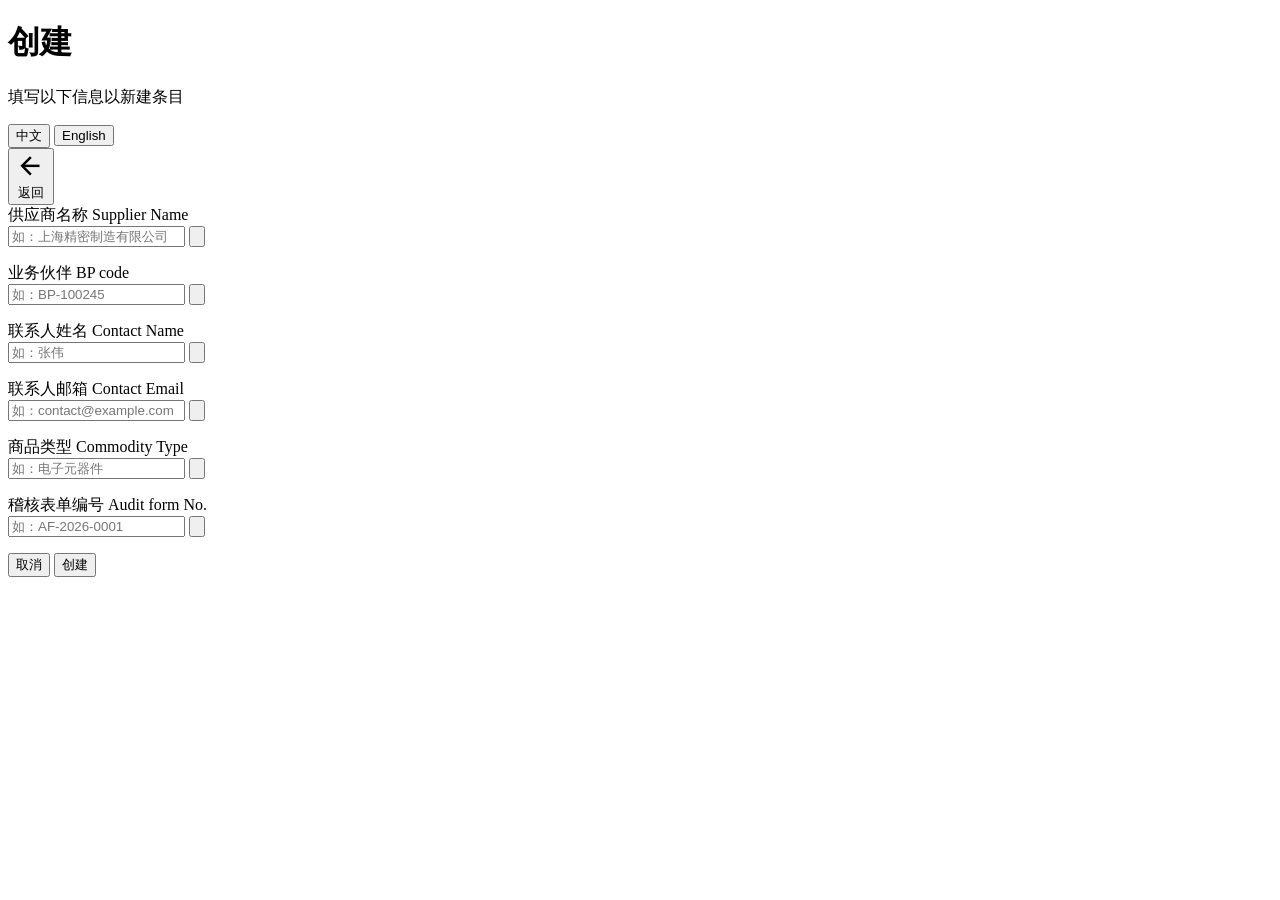
==== create.html @ 54b9cc6a "Deploy login-audit demo: 4 pages with JS+CSS inlined" ====
<!DOCTYPE html>
<html lang="zh-CN">
<head>
    <meta charset="UTF-8">
    <meta name="viewport" content="width=device-width, initial-scale=1.0">
    <title>创建 Create</title>
    <link rel="preconnect" href="https://fonts.googleapis.com">
    <link rel="preconnect" href="https://fonts.gstatic.com" crossorigin>
    <link href="https://fonts.googleapis.com/css2?family=Outfit:wght@400;500;600;700&display=swap" rel="stylesheet">
  <link rel="stylesheet" crossorigin href="/assets/styles-DhdVldZh.css">
</head>
<body data-lang="zh">
    <div class="page-wrapper">
        <div class="login-card">
            <!-- 顶部栏 -->
            <div class="hero-banner hero-banner--compact">
                <div class="hero-bg-shapes">
                    <div class="shape shape-1"></div>
                    <div class="shape shape-2"></div>
                    <div class="shape shape-3"></div>
                </div>
                <div class="hero-content hero-content--row">
                    <div class="hero-greeting">
                        <h1 class="hero-title hero-title--sm" data-i18n="create_title">创建</h1>
                        <p class="hero-desc hero-desc--sm" data-i18n="create_subtitle">填写以下信息以新建条目</p>
                    </div>
                    <div class="hero-actions">
                        <div class="lang-switch lang-switch--inline" id="langSwitch">
                            <button type="button" class="lang-opt active" data-lang="zh">中文</button>
                            <button type="button" class="lang-opt" data-lang="en">English</button>
                        </div>
                        <button class="hero-logout" type="button" id="backBtn" title="返回">
                            <svg viewBox="0 0 24 24" fill="none" stroke="currentColor" stroke-width="2">
                                <line x1="19" y1="12" x2="5" y2="12"></line>
                                <polyline points="12 19 5 12 12 5"></polyline>
                            </svg>
                            <span data-i18n="back">返回</span>
                        </button>
                    </div>
                </div>
            </div>

            <!-- 表单 -->
            <form class="search-panel" id="createForm" autocomplete="off">
                <div class="search-group">
                    <label class="form-label" for="supplierName">
                        <span class="label-cn">供应商名称</span>
                        <span class="label-en">Supplier Name</span>
                    </label>
                    <div class="input-wrapper">
                        <input type="text" id="supplierName" class="form-input" placeholder="如：上海精密制造有限公司" data-i18n-ph="ph_supplier">
                        <button type="button" class="dropdown-trigger" data-target="supplierName" aria-label="历史">
                            <svg viewBox="0 0 24 24" fill="none" stroke="currentColor" stroke-width="2"><polyline points="6 9 12 15 18 9"></polyline></svg>
                        </button>
                        <ul class="history-dropdown" id="dd_supplierName" role="listbox"></ul>
                    </div>
                </div>

                <div class="search-group">
                    <label class="form-label" for="bpCode">
                        <span class="label-cn">业务伙伴</span>
                        <span class="label-en">BP code</span>
                    </label>
                    <div class="input-wrapper">
                        <input type="text" id="bpCode" class="form-input" placeholder="如：BP-100245" data-i18n-ph="ph_bp">
                        <button type="button" class="dropdown-trigger" data-target="bpCode" aria-label="历史">
                            <svg viewBox="0 0 24 24" fill="none" stroke="currentColor" stroke-width="2"><polyline points="6 9 12 15 18 9"></polyline></svg>
                        </button>
                        <ul class="history-dropdown" id="dd_bpCode" role="listbox"></ul>
                    </div>
                </div>

                <div class="search-group">
                    <label class="form-label" for="contactName">
                        <span class="label-cn">联系人姓名</span>
                        <span class="label-en">Contact Name</span>
                    </label>
                    <div class="input-wrapper">
                        <input type="text" id="contactName" class="form-input" placeholder="如：张伟" data-i18n-ph="ph_contact">
                        <button type="button" class="dropdown-trigger" data-target="contactName" aria-label="历史">
                            <svg viewBox="0 0 24 24" fill="none" stroke="currentColor" stroke-width="2"><polyline points="6 9 12 15 18 9"></polyline></svg>
                        </button>
                        <ul class="history-dropdown" id="dd_contactName" role="listbox"></ul>
                    </div>
                </div>

                <div class="search-group">
                    <label class="form-label" for="contactEmail">
                        <span class="label-cn">联系人邮箱</span>
                        <span class="label-en">Contact Email</span>
                    </label>
                    <div class="input-wrapper">
                        <input type="email" id="contactEmail" class="form-input" placeholder="如：contact@example.com" data-i18n-ph="ph_email">
                        <button type="button" class="dropdown-trigger" data-target="contactEmail" aria-label="历史">
                            <svg viewBox="0 0 24 24" fill="none" stroke="currentColor" stroke-width="2"><polyline points="6 9 12 15 18 9"></polyline></svg>
                        </button>
                        <ul class="history-dropdown" id="dd_contactEmail" role="listbox"></ul>
                    </div>
                </div>

                <div class="search-group">
                    <label class="form-label" for="commodityType">
                        <span class="label-cn">商品类型</span>
                        <span class="label-en">Commodity Type</span>
                    </label>
                    <div class="input-wrapper">
                        <input type="text" id="commodityType" class="form-input" placeholder="如：电子元器件" data-i18n-ph="ph_commodity">
                        <button type="button" class="dropdown-trigger" data-target="commodityType" aria-label="历史">
                            <svg viewBox="0 0 24 24" fill="none" stroke="currentColor" stroke-width="2"><polyline points="6 9 12 15 18 9"></polyline></svg>
                        </button>
                        <ul class="history-dropdown" id="dd_commodityType" role="listbox"></ul>
                    </div>
                </div>

                <div class="search-group">
                    <label class="form-label" for="auditFormNo">
                        <span class="label-cn">稽核表单编号</span>
                        <span class="label-en">Audit form No.</span>
                    </label>
                    <div class="input-wrapper">
                        <input type="text" id="auditFormNo" class="form-input" placeholder="如：AF-2026-0001" data-i18n-ph="ph_audit">
                        <button type="button" class="dropdown-trigger" data-target="auditFormNo" aria-label="历史">
                            <svg viewBox="0 0 24 24" fill="none" stroke="currentColor" stroke-width="2"><polyline points="6 9 12 15 18 9"></polyline></svg>
                        </button>
                        <ul class="history-dropdown" id="dd_auditFormNo" role="listbox"></ul>
                    </div>
                </div>

                <div class="action-row">
                    <button type="button" class="submit-btn submit-btn--ghost" id="cancelBtn" data-i18n="cancel">取消</button>
                    <button type="submit" class="submit-btn" data-i18n="btn_create">创建</button>
                </div>
            </form>
        </div>

        <div class="toast" id="toast" role="status" aria-live="polite"></div>
    </div>

    <script>
/* === inlined: i18n.js === */
/* 全局中英文切换 */
const I18N = {
    zh: {
        hero_title: '欢迎使用现场稽核评估',
        hero_desc: '公告组件可在首页中心位置即时传达重要消息、更新或推广内容，为您提供无缝方式传递关键信息，如应用更新和其他时效性内容。',
        hero_cta: '配置公告组件',
        form_title: '登录账号',
        form_subtitle: '请输入您的账号和密码继续',
        label_account: '账号',
        label_password: '密码',
        ph_account: '请输入账号',
        ph_password: '请输入密码',
        remember: '保存密码',
        forgot: '忘记密码？',
        btn_login: '登录',
        ws_title: '工作台',
        ws_prefix: '欢迎回来，',
        ws_suffix: ' · 开始你的搜索与创建',
        search_hint: '输入过的名称会以历史下拉形式保存，点击即可复用',
        create_hint: '点击下方按钮直接创建新条目',
        btn_create: '创建',
        back: '返回',
        create_title: '创建',
        create_subtitle: '填写以下信息以新建条目',
        cancel: '取消',
        ph_supplier: '如：上海精密制造有限公司',
        ph_bp: '如：BP-100245',
        ph_contact: '如：张伟',
        ph_email: '如：contact@example.com',
        ph_commodity: '如：电子元器件',
        ph_audit: '如：AF-2026-0001',
        ph_search: '输入关键词搜索（支持中 / 英文）',
        empty_history: '暂无历史记录',
        empty_account: '暂无历史账号',
        toast_account_required: '请输入账号',
        toast_password_required: '请输入密码',
        toast_login_success: '登录成功！',
        toast_search_empty: '请输入搜索关键词',
        toast_search_by: '按「{type}」搜索：{val}',
        toast_create_success: '创建成功！',
        pw_show: '显示密码',
        pw_hide: '隐藏密码',
        btn_create_account: '创建账号',
        reg_title: '创建账号',
        reg_subtitle: '填写以下信息注册新账号',
        reg_form_title: '注册新账号',
        reg_form_subtitle: '账号信息将保存在本设备',
        reg_label_account: '账号',
        reg_label_email: '邮箱',
        reg_label_password: '密码',
        reg_label_confirm: '确认密码',
        ph_reg_account: '请输入账号（至少 3 个字符）',
        ph_reg_email: '请输入邮箱',
        ph_reg_password: '请输入密码（至少 6 位）',
        ph_reg_confirm: '请再次输入密码',
        btn_register: '注册',
        reg_note: '演示站点：账号与密码仅保存在本地浏览器，不会上传服务器。',
        reg_err_account_required: '请输入账号',
        reg_err_account_length: '账号至少 3 个字符',
        reg_err_account_format: '账号只能包含字母、数字、下划线或 @ .',
        reg_err_account_exists: '该账号已被注册',
        reg_err_email_required: '请输入邮箱',
        reg_err_email_format: '邮箱格式不正确',
        reg_err_password_required: '请输入密码',
        reg_err_password_length: '密码至少 6 位',
        reg_err_confirm_required: '请再次输入密码',
        reg_err_confirm_match: '两次输入的密码不一致',
        toast_register_success: '注册成功！请登录',
        toast_login_wrong_password: '密码错误'
    },
    en: {
        hero_title: 'Welcome to Onsite Audit Assessment',
        hero_desc: 'The Announcement Widget can take center stage on the home screen to instantly relay important messages, updates, or promotions. It can offer a seamless way to communicate critical information, such as application updates and other time-sensitive information.',
        hero_cta: 'Configure the Announcements widget',
        form_title: 'Sign In',
        form_subtitle: 'Enter your account and password to continue',
        label_account: 'Account',
        label_password: 'Password',
        ph_account: 'Enter your account',
        ph_password: 'Enter your password',
        remember: 'Save password',
        forgot: 'Forgot password?',
        btn_login: 'Sign In',
        ws_title: 'Workspace',
        ws_prefix: 'Welcome back, ',
        ws_suffix: ' · Start your search and create',
        search_hint: 'Previously entered names are saved as a history dropdown, click to reuse',
        create_hint: 'Click the button below to create a new entry directly',
        btn_create: 'Create',
        back: 'Back',
        create_title: 'Create',
        create_subtitle: 'Fill in the following information to create a new entry',
        cancel: 'Cancel',
        ph_supplier: 'e.g. Shanghai Precision Mfg. Co., Ltd.',
        ph_bp: 'e.g. BP-100245',
        ph_contact: 'e.g. Zhang Wei',
        ph_email: 'e.g. contact@example.com',
        ph_commodity: 'e.g. Electronic Components',
        ph_audit: 'e.g. AF-2026-0001',
        ph_search: 'Enter keywords to search (CN / EN supported)',
        empty_history: 'No history yet',
        empty_account: 'No saved accounts',
        toast_account_required: 'Please enter your account',
        toast_password_required: 'Please enter your password',
        toast_login_success: 'Signed in successfully!',
        toast_search_empty: 'Please enter a search keyword',
        toast_search_by: 'Search by {type}: {val}',
        toast_create_success: 'Created successfully!',
        pw_show: 'Show password',
        pw_hide: 'Hide password',
        btn_create_account: 'Create Account',
        reg_title: 'Create Account',
        reg_subtitle: 'Fill in the details to create a new account',
        reg_form_title: 'Register a new account',
        reg_form_subtitle: 'Your account info is stored on this device',
        reg_label_account: 'Account',
        reg_label_email: 'Email',
        reg_label_password: 'Password',
        reg_label_confirm: 'Confirm Password',
        ph_reg_account: 'Enter account (min 3 characters)',
        ph_reg_email: 'Enter your email',
        ph_reg_password: 'Enter password (min 6 characters)',
        ph_reg_confirm: 'Re-enter your password',
        btn_register: 'Register',
        reg_note: 'Demo only: account & password are stored locally in your browser and never sent to a server.',
        reg_err_account_required: 'Please enter an account',
        reg_err_account_length: 'Account must be at least 3 characters',
        reg_err_account_format: 'Account can only contain letters, digits, _ @ .',
        reg_err_account_exists: 'This account is already registered',
        reg_err_email_required: 'Please enter an email',
        reg_err_email_format: 'Invalid email format',
        reg_err_password_required: 'Please enter a password',
        reg_err_password_length: 'Password must be at least 6 characters',
        reg_err_confirm_required: 'Please confirm your password',
        reg_err_confirm_match: 'Passwords do not match',
        toast_register_success: 'Registered! Please sign in',
        toast_login_wrong_password: 'Incorrect password'
    }
};

function applyLang(lang) {
    lang = lang === 'en' ? 'en' : 'zh';
    document.body.setAttribute('data-lang', lang);

    document.querySelectorAll('[data-i18n]').forEach((el) => {
        const key = el.getAttribute('data-i18n');
        if (I18N[lang][key] != null) el.textContent = I18N[lang][key];
    });

    document.querySelectorAll('[data-i18n-ph]').forEach((el) => {
        const key = el.getAttribute('data-i18n-ph');
        if (I18N[lang][key] != null) el.setAttribute('placeholder', I18N[lang][key]);
    });

    document.querySelectorAll('.lang-opt').forEach((b) => {
        b.classList.toggle('active', b.getAttribute('data-lang') === lang);
    });

    localStorage.setItem('lang', lang);
    document.dispatchEvent(new CustomEvent('langchanged', { detail: { lang } }));
}

function initLang() {
    const lang = localStorage.getItem('lang') || 'zh';
    applyLang(lang);
    const switchEl = document.getElementById('langSwitch');
    if (switchEl) {
        switchEl.addEventListener('click', (e) => {
            const btn = e.target.closest('.lang-opt');
            if (!btn) return;
            applyLang(btn.getAttribute('data-lang'));
        });
    }
}

function getLang() {
    return document.body.getAttribute('data-lang') === 'en' ? 'en' : 'zh';
}

function t(key, vars) {
    let str = I18N[getLang()][key];
    if (str == null) str = key;
    if (vars) {
        Object.keys(vars).forEach((k) => {
            str = str.split('{' + k + '}').join(vars[k]);
        });
    }
    return str;
}

initLang();

</script>
    <script>
/* === inlined: create.js === */
(function () {
    'use strict';

    const toast = document.getElementById('toast');
    const form = document.getElementById('createForm');
    const backBtn = document.getElementById('backBtn');
    const cancelBtn = document.getElementById('cancelBtn');

    function showToast(message, type = '') {
        toast.textContent = message;
        toast.className = 'toast' + (type ? ' ' + type : '');
        toast.classList.add('show');
        setTimeout(() => toast.classList.remove('show'), 2600);
    }

    function createHistoryField(options) {
        const { input, dropdown, toggle, storageKey } = options;
        let history = [];
        let activeIndex = -1;

        function load() {
            try {
                const raw = localStorage.getItem(storageKey);
                history = raw ? JSON.parse(raw) : [];
            } catch (e) {
                history = [];
            }
        }

        function save() {
            localStorage.setItem(storageKey, JSON.stringify(history));
        }

        function escapeHtml(text) {
            const div = document.createElement('div');
            div.textContent = text;
            return div.innerHTML;
        }

        function render(filterText) {
            const term = filterText.toLowerCase().trim();
            const filtered = history.filter(item => item.toLowerCase().includes(term));
            dropdown.innerHTML = '';
            if (filtered.length === 0) {
                dropdown.innerHTML = '<li class="empty-history">' + t('empty_history') + '</li>';
                return;
            }
            filtered.forEach((item) => {
                const li = document.createElement('li');
                li.className = 'history-item';
                li.setAttribute('role', 'option');
                li.innerHTML = `
                    <span class="history-account">
                        <svg viewBox="0 0 24 24" fill="none" stroke="currentColor" stroke-width="2">
                            <circle cx="12" cy="12" r="10"></circle>
                            <polyline points="12 6 12 12 16 14"></polyline>
                        </svg>
                        ${escapeHtml(item)}
                    </span>
                    <button type="button" class="delete-history" title="删除该记录" aria-label="删除 ${escapeHtml(item)}">
                        <svg viewBox="0 0 24 24" fill="none" stroke="currentColor" stroke-width="2">
                            <polyline points="3 6 5 6 21 6"></polyline>
                            <path d="M19 6v14a2 2 0 0 1-2 2H7a2 2 0 0 1-2-2V6m3 0V4a2 2 0 0 1 2-2h4a2 2 0 0 1 2 2v2"></path>
                        </svg>
                    </button>
                `;
                dropdown.appendChild(li);
            });
        }

        function open() {
            render(input.value);
            dropdown.classList.add('show');
        }

        function close() {
            setTimeout(() => {
                dropdown.classList.remove('show');
                activeIndex = -1;
            }, 150);
        }

        function highlight(items) {
            items.forEach((item, idx) => item.classList.toggle('active', idx === activeIndex));
        }

        function remove(value) {
            history = history.filter(item => item !== value);
            save();
            render(input.value);
            if (history.length === 0) close();
        }

        input.addEventListener('focus', open);
        input.addEventListener('input', open);
        input.addEventListener('blur', close);

        input.addEventListener('keydown', (e) => {
            if (!dropdown.classList.contains('show')) return;
            const items = dropdown.querySelectorAll('.history-item');
            if (e.key === 'ArrowDown') {
                e.preventDefault();
                activeIndex = (activeIndex + 1) % items.length;
                highlight(items);
            } else if (e.key === 'ArrowUp') {
                e.preventDefault();
                activeIndex = (activeIndex - 1 + items.length) % items.length;
                highlight(items);
            } else if (e.key === 'Enter') {
                e.preventDefault();
                if (activeIndex >= 0 && items[activeIndex]) {
                    const val = items[activeIndex].querySelector('.history-account').textContent.trim();
                    input.value = val;
                    dropdown.classList.remove('show');
                } else {
                    dropdown.classList.remove('show');
                }
            } else if (e.key === 'Escape') {
                dropdown.classList.remove('show');
                activeIndex = -1;
            }
        });

        dropdown.addEventListener('mousedown', (e) => {
            e.preventDefault();
            const item = e.target.closest('.history-item');
            if (!item) return;
            const value = item.querySelector('.history-account').textContent.trim();
            if (e.target.closest('.delete-history')) {
                remove(value);
                return;
            }
            input.value = value;
            dropdown.classList.remove('show');
        });

        if (toggle) {
            toggle.addEventListener('click', () => {
                dropdown.classList.toggle('show');
                if (dropdown.classList.contains('show')) render(input.value);
            });
        }

        document.addEventListener('click', (e) => {
            if (!input.contains(e.target) && !dropdown.contains(e.target) && (!toggle || !toggle.contains(e.target))) {
                dropdown.classList.remove('show');
            }
        });

        load();
    }

    const fields = [
        { id: 'supplierName', key: 'create_field_supplierName' },
        { id: 'bpCode', key: 'create_field_bpCode' },
        { id: 'contactName', key: 'create_field_contactName' },
        { id: 'contactEmail', key: 'create_field_contactEmail' },
        { id: 'commodityType', key: 'create_field_commodityType' },
        { id: 'auditFormNo', key: 'create_field_auditFormNo' }
    ];

    fields.forEach(f => {
        createHistoryField({
            input: document.getElementById(f.id),
            dropdown: document.getElementById('dd_' + f.id),
            toggle: document.querySelector('.dropdown-trigger[data-target="' + f.id + '"]'),
            storageKey: f.key
        });
    });

    form.addEventListener('submit', (e) => {
        e.preventDefault();
        const record = {};
        fields.forEach(f => {
            record[f.id] = document.getElementById(f.id).value.trim();
        });

        // 保存各字段历史
        fields.forEach(f => {
            const val = record[f.id];
            if (!val) return;
            let hist = [];
            try {
                hist = JSON.parse(localStorage.getItem(f.key) || '[]');
            } catch (err) {
                hist = [];
            }
            const idx = hist.indexOf(val);
            if (idx >= 0) hist.splice(idx, 1);
            hist.unshift(val);
            hist = hist.slice(0, 10);
            localStorage.setItem(f.key, JSON.stringify(hist));
        });

        // 保存整条记录
        let records = [];
        try {
            records = JSON.parse(localStorage.getItem('create_records') || '[]');
        } catch (err) {
            records = [];
        }
        records.unshift(record);
        records = records.slice(0, 50);
        localStorage.setItem('create_records', JSON.stringify(records));

        showToast(t('toast_create_success'), 'success');
        setTimeout(() => {
            window.location.href = 'search.html';
        }, 800);
    });

    function goBack() {
        window.location.href = 'search.html';
    }

    backBtn.addEventListener('click', goBack);
    cancelBtn.addEventListener('click', goBack);
})();

</script>
</body>
</html>
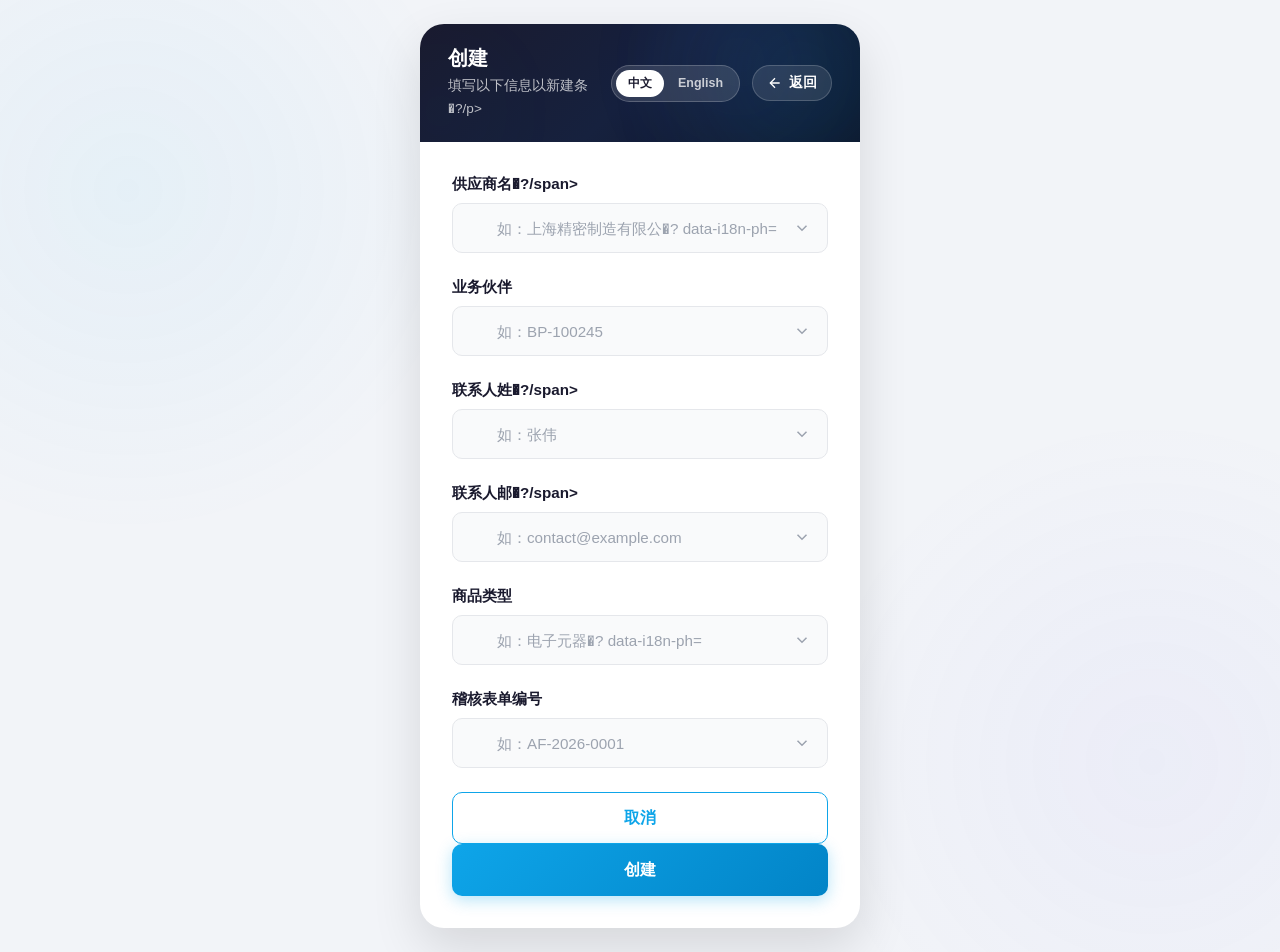
==== commit 666dae36: "Fix CSS absolute path to relative for GitHub Pages" ====
--- a/create.html
+++ b/create.html
@@ -7,12 +7,12 @@
     <link rel="preconnect" href="https://fonts.googleapis.com">
     <link rel="preconnect" href="https://fonts.gstatic.com" crossorigin>
     <link href="https://fonts.googleapis.com/css2?family=Outfit:wght@400;500;600;700&display=swap" rel="stylesheet">
-  <link rel="stylesheet" crossorigin href="/assets/styles-DhdVldZh.css">
+  <link rel="stylesheet" crossorigin href="./assets/styles-DhdVldZh.css">
 </head>
 <body data-lang="zh">
     <div class="page-wrapper">
         <div class="login-card">
-            <!-- 顶部栏 -->
+            <!-- 顶部�?-->
             <div class="hero-banner hero-banner--compact">
                 <div class="hero-bg-shapes">
                     <div class="shape shape-1"></div>
@@ -22,7 +22,7 @@
                 <div class="hero-content hero-content--row">
                     <div class="hero-greeting">
                         <h1 class="hero-title hero-title--sm" data-i18n="create_title">创建</h1>
-                        <p class="hero-desc hero-desc--sm" data-i18n="create_subtitle">填写以下信息以新建条目</p>
+                        <p class="hero-desc hero-desc--sm" data-i18n="create_subtitle">填写以下信息以新建条�?/p>
                     </div>
                     <div class="hero-actions">
                         <div class="lang-switch lang-switch--inline" id="langSwitch">
@@ -44,11 +44,11 @@
             <form class="search-panel" id="createForm" autocomplete="off">
                 <div class="search-group">
                     <label class="form-label" for="supplierName">
-                        <span class="label-cn">供应商名称</span>
+                        <span class="label-cn">供应商名�?/span>
                         <span class="label-en">Supplier Name</span>
                     </label>
                     <div class="input-wrapper">
-                        <input type="text" id="supplierName" class="form-input" placeholder="如：上海精密制造有限公司" data-i18n-ph="ph_supplier">
+                        <input type="text" id="supplierName" class="form-input" placeholder="如：上海精密制造有限公�? data-i18n-ph="ph_supplier">
                         <button type="button" class="dropdown-trigger" data-target="supplierName" aria-label="历史">
                             <svg viewBox="0 0 24 24" fill="none" stroke="currentColor" stroke-width="2"><polyline points="6 9 12 15 18 9"></polyline></svg>
                         </button>
@@ -72,7 +72,7 @@
 
                 <div class="search-group">
                     <label class="form-label" for="contactName">
-                        <span class="label-cn">联系人姓名</span>
+                        <span class="label-cn">联系人姓�?/span>
                         <span class="label-en">Contact Name</span>
                     </label>
                     <div class="input-wrapper">
@@ -86,7 +86,7 @@
 
                 <div class="search-group">
                     <label class="form-label" for="contactEmail">
-                        <span class="label-cn">联系人邮箱</span>
+                        <span class="label-cn">联系人邮�?/span>
                         <span class="label-en">Contact Email</span>
                     </label>
                     <div class="input-wrapper">
@@ -104,7 +104,7 @@
                         <span class="label-en">Commodity Type</span>
                     </label>
                     <div class="input-wrapper">
-                        <input type="text" id="commodityType" class="form-input" placeholder="如：电子元器件" data-i18n-ph="ph_commodity">
+                        <input type="text" id="commodityType" class="form-input" placeholder="如：电子元器�? data-i18n-ph="ph_commodity">
                         <button type="button" class="dropdown-trigger" data-target="commodityType" aria-label="历史">
                             <svg viewBox="0 0 24 24" fill="none" stroke="currentColor" stroke-width="2"><polyline points="6 9 12 15 18 9"></polyline></svg>
                         </button>
@@ -138,73 +138,73 @@
 
     <script>
 /* === inlined: i18n.js === */
-/* 全局中英文切换 */
+/* 全局中英文切�?*/
 const I18N = {
     zh: {
         hero_title: '欢迎使用现场稽核评估',
-        hero_desc: '公告组件可在首页中心位置即时传达重要消息、更新或推广内容，为您提供无缝方式传递关键信息，如应用更新和其他时效性内容。',
+        hero_desc: '公告组件可在首页中心位置即时传达重要消息、更新或推广内容，为您提供无缝方式传递关键信息，如应用更新和其他时效性内容�?,
         hero_cta: '配置公告组件',
         form_title: '登录账号',
         form_subtitle: '请输入您的账号和密码继续',
         label_account: '账号',
         label_password: '密码',
-        ph_account: '请输入账号',
-        ph_password: '请输入密码',
+        ph_account: '请输入账�?,
+        ph_password: '请输入密�?,
         remember: '保存密码',
-        forgot: '忘记密码？',
+        forgot: '忘记密码�?,
         btn_login: '登录',
-        ws_title: '工作台',
-        ws_prefix: '欢迎回来，',
+        ws_title: '工作�?,
+        ws_prefix: '欢迎回来�?,
         ws_suffix: ' · 开始你的搜索与创建',
-        search_hint: '输入过的名称会以历史下拉形式保存，点击即可复用',
-        create_hint: '点击下方按钮直接创建新条目',
+        search_hint: '输入过的名称会以历史下拉形式保存，点击即可复�?,
+        create_hint: '点击下方按钮直接创建新条�?,
         btn_create: '创建',
         back: '返回',
         create_title: '创建',
-        create_subtitle: '填写以下信息以新建条目',
+        create_subtitle: '填写以下信息以新建条�?,
         cancel: '取消',
-        ph_supplier: '如：上海精密制造有限公司',
+        ph_supplier: '如：上海精密制造有限公�?,
         ph_bp: '如：BP-100245',
         ph_contact: '如：张伟',
         ph_email: '如：contact@example.com',
-        ph_commodity: '如：电子元器件',
+        ph_commodity: '如：电子元器�?,
         ph_audit: '如：AF-2026-0001',
-        ph_search: '输入关键词搜索（支持中 / 英文）',
+        ph_search: '输入关键词搜索（支持�?/ 英文�?,
         empty_history: '暂无历史记录',
         empty_account: '暂无历史账号',
-        toast_account_required: '请输入账号',
-        toast_password_required: '请输入密码',
-        toast_login_success: '登录成功！',
+        toast_account_required: '请输入账�?,
+        toast_password_required: '请输入密�?,
+        toast_login_success: '登录成功�?,
         toast_search_empty: '请输入搜索关键词',
         toast_search_by: '按「{type}」搜索：{val}',
-        toast_create_success: '创建成功！',
+        toast_create_success: '创建成功�?,
         pw_show: '显示密码',
         pw_hide: '隐藏密码',
         btn_create_account: '创建账号',
         reg_title: '创建账号',
-        reg_subtitle: '填写以下信息注册新账号',
-        reg_form_title: '注册新账号',
-        reg_form_subtitle: '账号信息将保存在本设备',
+        reg_subtitle: '填写以下信息注册新账�?,
+        reg_form_title: '注册新账�?,
+        reg_form_subtitle: '账号信息将保存在本设�?,
         reg_label_account: '账号',
         reg_label_email: '邮箱',
         reg_label_password: '密码',
         reg_label_confirm: '确认密码',
         ph_reg_account: '请输入账号（至少 3 个字符）',
-        ph_reg_email: '请输入邮箱',
+        ph_reg_email: '请输入邮�?,
         ph_reg_password: '请输入密码（至少 6 位）',
-        ph_reg_confirm: '请再次输入密码',
+        ph_reg_confirm: '请再次输入密�?,
         btn_register: '注册',
-        reg_note: '演示站点：账号与密码仅保存在本地浏览器，不会上传服务器。',
-        reg_err_account_required: '请输入账号',
-        reg_err_account_length: '账号至少 3 个字符',
-        reg_err_account_format: '账号只能包含字母、数字、下划线或 @ .',
-        reg_err_account_exists: '该账号已被注册',
-        reg_err_email_required: '请输入邮箱',
-        reg_err_email_format: '邮箱格式不正确',
-        reg_err_password_required: '请输入密码',
-        reg_err_password_length: '密码至少 6 位',
-        reg_err_confirm_required: '请再次输入密码',
-        reg_err_confirm_match: '两次输入的密码不一致',
+        reg_note: '演示站点：账号与密码仅保存在本地浏览器，不会上传服务器�?,
+        reg_err_account_required: '请输入账�?,
+        reg_err_account_length: '账号至少 3 个字�?,
+        reg_err_account_format: '账号只能包含字母、数字、下划线�?@ .',
+        reg_err_account_exists: '该账号已被注�?,
+        reg_err_email_required: '请输入邮�?,
+        reg_err_email_format: '邮箱格式不正�?,
+        reg_err_password_required: '请输入密�?,
+        reg_err_password_length: '密码至少 6 �?,
+        reg_err_confirm_required: '请再次输入密�?,
+        reg_err_confirm_match: '两次输入的密码不一�?,
         toast_register_success: '注册成功！请登录',
         toast_login_wrong_password: '密码错误'
     },
@@ -392,7 +392,7 @@
                         </svg>
                         ${escapeHtml(item)}
                     </span>
-                    <button type="button" class="delete-history" title="删除该记录" aria-label="删除 ${escapeHtml(item)}">
+                    <button type="button" class="delete-history" title="删除该记�? aria-label="删除 ${escapeHtml(item)}">
                         <svg viewBox="0 0 24 24" fill="none" stroke="currentColor" stroke-width="2">
                             <polyline points="3 6 5 6 21 6"></polyline>
                             <path d="M19 6v14a2 2 0 0 1-2 2H7a2 2 0 0 1-2-2V6m3 0V4a2 2 0 0 1 2-2h4a2 2 0 0 1 2 2v2"></path>
@@ -510,8 +510,7 @@
             record[f.id] = document.getElementById(f.id).value.trim();
         });
 
-        // 保存各字段历史
-        fields.forEach(f => {
+        // 保存各字段历�?        fields.forEach(f => {
             const val = record[f.id];
             if (!val) return;
             let hist = [];
--- a/assets/styles-DhdVldZh.css
+++ b/assets/styles-DhdVldZh.css
@@ -0,0 +1 @@
+:root{--bg-page: #f2f4f8;--card-bg: #ffffff;--text-primary: #1a1a2e;--text-secondary: #6b7280;--text-tertiary: #9ca3af;--accent-blue: #0ea5e9;--accent-blue-dark: #0284c7;--accent-blue-glow: rgba(14, 165, 233, .24);--border-color: #e5e7eb;--input-bg: #f9fafb;--error: #ef4444;--success: #10b981;--radius-sm: 10px;--radius-md: 16px;--radius-lg: 24px;--shadow-sm: 0 1px 2px rgba(0, 0, 0, .04);--shadow-md: 0 4px 20px rgba(0, 0, 0, .06);--shadow-lg: 0 20px 50px rgba(0, 0, 0, .12);--transition: .2s cubic-bezier(.16, 1, .3, 1)}*{margin:0;padding:0;box-sizing:border-box}html,body{min-height:100vh;font-family:Outfit,-apple-system,BlinkMacSystemFont,Segoe UI,Roboto,Helvetica Neue,Arial,sans-serif;background:var(--bg-page);color:var(--text-primary);-webkit-font-smoothing:antialiased}.page-wrapper{min-height:100vh;display:flex;align-items:center;justify-content:center;padding:24px;background:radial-gradient(circle at 10% 20%,rgba(14,165,233,.06) 0%,transparent 25%),radial-gradient(circle at 90% 80%,rgba(99,102,241,.05) 0%,transparent 25%),var(--bg-page)}.login-card{width:100%;max-width:440px;background:var(--card-bg);border-radius:var(--radius-lg);box-shadow:var(--shadow-lg);overflow:hidden;animation:cardEnter .6s cubic-bezier(.16,1,.3,1) forwards;opacity:0;transform:translateY(24px)}@keyframes cardEnter{to{opacity:1;transform:translateY(0)}}.hero-banner{position:relative;background:linear-gradient(135deg,#1a1a2e,#16213e,#0f172a);padding:36px 32px 32px;color:#fff;overflow:hidden}.hero-bg-shapes{position:absolute;top:0;right:0;bottom:0;left:0;pointer-events:none;overflow:hidden}.shape{position:absolute;border-radius:50%;filter:blur(60px);opacity:.4}.shape-1{width:180px;height:180px;background:#0ea5e959;top:-40px;right:-30px}.shape-2{width:120px;height:120px;background:#6366f140;bottom:20px;right:60px}.shape-3{width:80px;height:80px;background:#38bdf833;top:40%;left:-20px}.hero-content{position:relative;z-index:1}.hero-title{font-size:1.6rem;font-weight:700;line-height:1.2;margin-bottom:14px;letter-spacing:-.02em}.hero-desc{font-size:.92rem;line-height:1.7;color:#ffffffb8;margin-bottom:22px;font-weight:400}.hero-cta{display:inline-flex;align-items:center;justify-content:center;padding:11px 20px;background:linear-gradient(135deg,#0ea5e9,#0284c7);color:#fff;font-size:.9rem;font-weight:600;border:none;border-radius:999px;cursor:pointer;box-shadow:0 4px 16px #0ea5e959;transition:transform var(--transition),box-shadow var(--transition),filter var(--transition)}.hero-cta:hover{transform:translateY(-1px);box-shadow:0 6px 20px #0ea5e973;filter:brightness(1.05)}.hero-cta:active{transform:scale(.97)}.login-form{padding:32px}.form-header{margin-bottom:24px}.form-title{font-size:1.35rem;font-weight:700;margin-bottom:6px;letter-spacing:-.01em}.form-subtitle{font-size:.9rem;color:var(--text-secondary)}.form-group{margin-bottom:20px}.form-label{display:block;font-size:.85rem;font-weight:600;color:var(--text-primary);margin-bottom:8px}.input-wrapper{position:relative;display:flex;align-items:center}.input-icon{position:absolute;left:14px;width:20px;height:20px;color:var(--text-tertiary);pointer-events:none;transition:color var(--transition);z-index:1}.form-input{width:100%;height:50px;padding:0 44px;background:var(--input-bg);border:1px solid var(--border-color);border-radius:var(--radius-sm);font-size:.95rem;color:var(--text-primary);font-family:inherit;outline:none;transition:border-color var(--transition),box-shadow var(--transition),background var(--transition)}.form-input::placeholder{color:var(--text-tertiary)}.form-input:hover{border-color:#d1d5db}.form-input:focus{border-color:var(--accent-blue);background:#fff;box-shadow:0 0 0 4px var(--accent-blue-glow)}.form-input:focus+.input-icon,.input-wrapper:focus-within .input-icon{color:var(--accent-blue)}.dropdown-trigger,.toggle-password{position:absolute;right:10px;width:32px;height:32px;display:flex;align-items:center;justify-content:center;background:transparent;border:none;border-radius:8px;color:var(--text-tertiary);cursor:pointer;transition:color var(--transition),background var(--transition)}.dropdown-trigger:hover,.toggle-password:hover{background:#0ea5e914;color:var(--accent-blue)}.dropdown-trigger svg,.toggle-password svg{width:18px;height:18px}.dropdown-trigger,.toggle-password{right:10px}.toggle-password .eye-closed,.toggle-password .eye-open{position:absolute}.history-dropdown{position:absolute;top:calc(100% + 6px);left:0;right:0;max-height:200px;overflow-y:auto;background:#fff;border:1px solid var(--border-color);border-radius:var(--radius-sm);box-shadow:var(--shadow-md);list-style:none;z-index:10;opacity:0;visibility:hidden;transform:translateY(-8px);transition:opacity var(--transition),transform var(--transition),visibility var(--transition)}.history-dropdown.show{opacity:1;visibility:visible;transform:translateY(0)}.history-item{display:flex;align-items:center;justify-content:space-between;padding:11px 14px;cursor:pointer;transition:background var(--transition);border-bottom:1px solid #f3f4f6}.history-item:last-child{border-bottom:none}.history-item:hover,.history-item.active{background:#f0f9ff}.history-account{display:flex;align-items:center;gap:10px;font-size:.94rem;color:var(--text-primary)}.history-account svg{width:16px;height:16px;color:var(--text-tertiary)}.delete-history{width:26px;height:26px;display:flex;align-items:center;justify-content:center;background:transparent;border:none;border-radius:6px;color:var(--text-tertiary);cursor:pointer;opacity:0;transition:opacity var(--transition),background var(--transition),color var(--transition)}.history-item:hover .delete-history{opacity:1}.delete-history:hover{background:#fee2e2;color:var(--error)}.delete-history svg{width:14px;height:14px}.empty-history{padding:16px;text-align:center;color:var(--text-tertiary);font-size:.9rem}.form-options{display:flex;align-items:center;justify-content:space-between;margin:8px 0 24px}.checkbox-wrapper{display:flex;align-items:center;gap:10px;cursor:pointer;-webkit-user-select:none;user-select:none}.checkbox-input{position:absolute;width:1px;height:1px;opacity:0}.checkbox-custom{width:20px;height:20px;border:2px solid var(--border-color);border-radius:6px;display:flex;align-items:center;justify-content:center;transition:border-color var(--transition),background var(--transition),box-shadow var(--transition)}.checkbox-custom:after{content:"";width:10px;height:10px;background:url("data:image/svg+xml,%3Csvg xmlns='http://www.w3.org/2000/svg' viewBox='0 0 24 24' fill='none' stroke='%23ffffff' stroke-width='3' stroke-linecap='round' stroke-linejoin='round'%3E%3Cpolyline points='20 6 9 17 4 12'%3E%3C/polyline%3E%3C/svg%3E") center / contain no-repeat;opacity:0;transform:scale(.8);transition:opacity var(--transition),transform var(--transition)}.checkbox-input:checked+.checkbox-custom{background:var(--accent-blue);border-color:var(--accent-blue);box-shadow:0 2px 8px var(--accent-blue-glow)}.checkbox-input:checked+.checkbox-custom:after{opacity:1;transform:scale(1)}.checkbox-input:focus+.checkbox-custom{box-shadow:0 0 0 4px var(--accent-blue-glow)}.checkbox-label{font-size:.9rem;color:var(--text-secondary);font-weight:500}.forgot-link{font-size:.88rem;color:var(--accent-blue);text-decoration:none;font-weight:600;transition:color var(--transition)}.forgot-link:hover{color:var(--accent-blue-dark);text-decoration:underline}.submit-btn{width:100%;height:52px;display:flex;align-items:center;justify-content:center;background:linear-gradient(135deg,var(--accent-blue) 0%,var(--accent-blue-dark) 100%);color:#fff;font-size:1rem;font-weight:700;border:none;border-radius:var(--radius-sm);cursor:pointer;box-shadow:0 4px 16px #0ea5e94d;transition:transform var(--transition),box-shadow var(--transition),filter var(--transition);position:relative;overflow:hidden}.submit-btn:hover{transform:translateY(-1px);box-shadow:0 6px 22px #0ea5e966;filter:brightness(1.05)}.submit-btn:active{transform:scale(.98)}.submit-btn:disabled{cursor:not-allowed;opacity:.8}.form-actions{display:flex;gap:12px}.form-actions .submit-btn{width:auto;flex:1}.submit-btn--ghost{background:transparent;color:var(--accent-blue);border:1.5px solid var(--accent-blue);box-shadow:none}.submit-btn--ghost:hover{background:#0ea5e90f;filter:none;box-shadow:none}.btn-loader{width:22px;height:22px;border:3px solid rgba(255,255,255,.3);border-top-color:#fff;border-radius:50%;animation:spin .8s linear infinite}@keyframes spin{to{transform:rotate(360deg)}}.hidden{display:none!important}.toast{position:fixed;bottom:28px;left:50%;transform:translate(-50%) translateY(20px);padding:12px 22px;background:#1a1a2e;color:#fff;font-size:.9rem;font-weight:500;border-radius:999px;box-shadow:var(--shadow-lg);opacity:0;visibility:hidden;transition:opacity var(--transition),transform var(--transition),visibility var(--transition);z-index:100}.toast.show{opacity:1;visibility:visible;transform:translate(-50%) translateY(0)}.toast.error{background:var(--error)}.toast.success{background:var(--success)}@media (max-width: 480px){.page-wrapper{padding:40px 16px 16px;align-items:flex-start}.login-card{border-radius:var(--radius-md)}.hero-banner{padding:28px 24px 24px}.hero-title{font-size:1.35rem}.hero-desc{font-size:.85rem}.login-form{padding:24px}.form-options{flex-direction:column;align-items:flex-start;gap:12px}}.hero-banner--compact{padding:22px 28px}.hero-content--row{display:flex;align-items:center;justify-content:space-between;gap:16px}.hero-title--sm{font-size:1.25rem;margin-bottom:4px}.hero-desc--sm{font-size:.85rem;margin-bottom:0}.hero-logout{display:inline-flex;align-items:center;gap:6px;padding:8px 14px;background:#ffffff1a;border:1px solid rgba(255,255,255,.18);border-radius:999px;color:#fff;font-size:.85rem;font-weight:600;font-family:inherit;cursor:pointer;white-space:nowrap;transition:background var(--transition),transform var(--transition)}.hero-logout:hover{background:#ffffff2e}.hero-logout:active{transform:scale(.97)}.hero-logout svg{width:16px;height:16px}.hero-actions{display:flex;align-items:center;gap:12px;flex-shrink:0}.search-panel{padding:32px}.search-group{margin-bottom:24px}.label-cn{font-size:.95rem;font-weight:700;color:var(--text-primary)}.label-en{font-size:.8rem;font-weight:500;color:var(--text-tertiary);margin-left:8px}.field-hint{margin-top:8px;font-size:.8rem;color:var(--text-tertiary)}.input-row{display:flex;align-items:center;gap:10px}.input-wrapper--with-btn{flex:1}.search-type{position:relative;flex-shrink:0}.type-trigger{display:inline-flex;align-items:center;gap:6px;height:50px;padding:0 12px;background:#f1f5f9;border:1px solid var(--border-color);border-radius:12px;color:var(--text-primary);font-family:inherit;font-size:.9rem;font-weight:600;cursor:pointer;white-space:nowrap;transition:border-color var(--transition),background var(--transition),box-shadow var(--transition)}.type-trigger:hover{border-color:#cbd5e1;background:#e9eef5}.type-trigger:focus-visible{outline:none;border-color:var(--accent-blue);box-shadow:0 0 0 4px var(--accent-blue-glow)}.type-caret{width:16px;height:16px;color:var(--text-tertiary);transition:transform var(--transition)}.type-trigger[aria-expanded=true] .type-caret{transform:rotate(180deg)}.type-menu{position:absolute;top:calc(100% + 6px);left:0;min-width:190px;list-style:none;background:#fff;border:1px solid var(--border-color);border-radius:12px;box-shadow:var(--shadow-md);padding:6px;z-index:20;opacity:0;visibility:hidden;transform:translateY(-8px);transition:opacity var(--transition),transform var(--transition),visibility var(--transition)}.type-menu.show{opacity:1;visibility:visible;transform:translateY(0)}.type-option{display:flex;flex-direction:column;gap:2px;padding:10px 12px;border-radius:9px;cursor:pointer;transition:background var(--transition)}.type-option:hover,.type-option.active{background:#f0f9ff}.type-option.selected{background:#e0f2fe}.type-cn{font-size:.92rem;font-weight:600;color:var(--text-primary)}.type-en{font-size:.78rem;color:var(--text-tertiary)}.circle-btn{width:50px;height:50px;flex-shrink:0;display:flex;align-items:center;justify-content:center;background:linear-gradient(135deg,#0ea5e9d9,#0284c7e6);backdrop-filter:blur(8px);-webkit-backdrop-filter:blur(8px);color:#fff;border:1px solid rgba(255,255,255,.35);border-radius:50%;cursor:pointer;box-shadow:0 4px 16px #0ea5e966,inset 0 1px #ffffff59;transition:transform var(--transition),box-shadow var(--transition),filter var(--transition)}.circle-btn:hover{transform:translateY(-1px);box-shadow:0 6px 22px #0ea5e98c,inset 0 1px #fff6;filter:brightness(1.06)}.circle-btn:active{transform:scale(.95)}.circle-btn svg{width:20px;height:20px}.create-btn{display:inline-flex;align-items:center;justify-content:center;gap:10px;width:100%;margin-top:6px}.btn-icon{font-size:1.25rem;font-weight:400;line-height:1}.lang-switch{position:absolute;top:16px;right:16px;display:inline-flex;gap:2px;padding:4px;background:#ffffff1f;border:1px solid rgba(255,255,255,.2);border-radius:999px;z-index:5}.lang-switch--inline{position:static}.lang-opt{padding:5px 12px;border:none;background:transparent;color:#ffffffbf;font-family:inherit;font-size:.78rem;font-weight:600;border-radius:999px;cursor:pointer;transition:background var(--transition),color var(--transition)}.lang-opt:hover{color:#fff}.lang-opt.active{background:#fff;color:#1a1a2e}.label-en,[data-lang=en] .label-cn{display:none}[data-lang=en] .label-en{display:inline}.type-en,[data-lang=en] .type-cn{display:none}[data-lang=en] .type-en{display:inline}@media (prefers-reduced-motion: reduce){*,*:before,*:after{animation-duration:.01ms!important;animation-iteration-count:1!important;transition-duration:.01ms!important}}.field-error{display:none;margin-top:6px;font-size:.8rem;font-weight:500;color:var(--error)}.field-error.show{display:block}.form-input.input-error{border-color:var(--error);box-shadow:0 0 0 4px #ef444424}.form-note{margin-top:18px;font-size:.78rem;line-height:1.6;color:var(--text-tertiary);text-align:center}
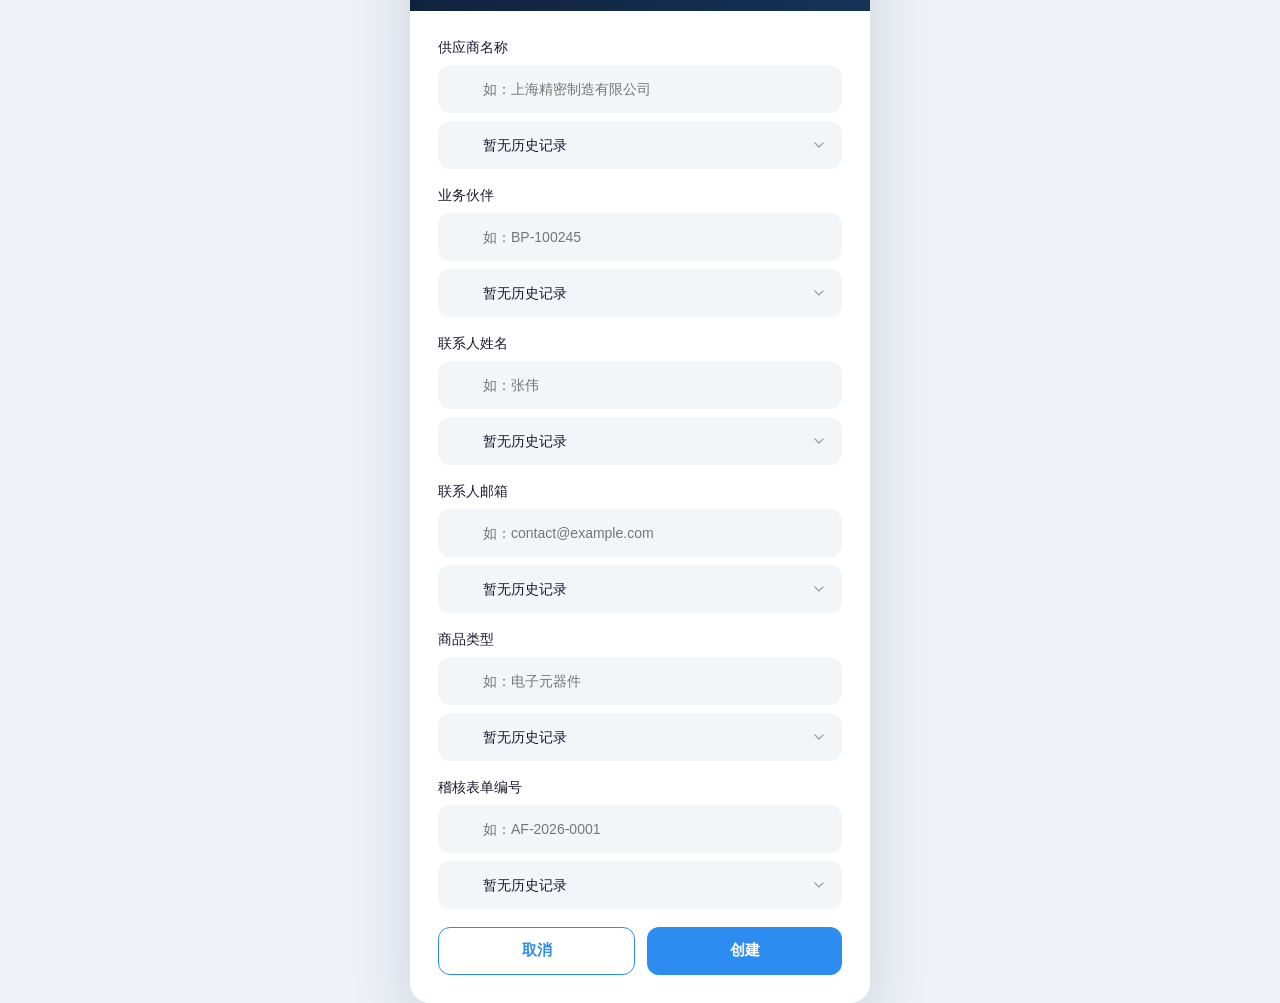
==== commit 21fd3a25: "Fix: replace dist with properly encoded (UTF-8) inlined pages from sandbox" ====
--- a/create.html
+++ b/create.html
@@ -1,556 +1,939 @@
 <!DOCTYPE html>
-<html lang="zh-CN">
-<head>
-    <meta charset="UTF-8">
-    <meta name="viewport" content="width=device-width, initial-scale=1.0">
-    <title>创建 Create</title>
-    <link rel="preconnect" href="https://fonts.googleapis.com">
-    <link rel="preconnect" href="https://fonts.gstatic.com" crossorigin>
-    <link href="https://fonts.googleapis.com/css2?family=Outfit:wght@400;500;600;700&display=swap" rel="stylesheet">
-  <link rel="stylesheet" crossorigin href="./assets/styles-DhdVldZh.css">
-</head>
-<body data-lang="zh">
-    <div class="page-wrapper">
-        <div class="login-card">
-            <!-- 顶部�?-->
-            <div class="hero-banner hero-banner--compact">
-                <div class="hero-bg-shapes">
-                    <div class="shape shape-1"></div>
-                    <div class="shape shape-2"></div>
-                    <div class="shape shape-3"></div>
-                </div>
-                <div class="hero-content hero-content--row">
-                    <div class="hero-greeting">
-                        <h1 class="hero-title hero-title--sm" data-i18n="create_title">创建</h1>
-                        <p class="hero-desc hero-desc--sm" data-i18n="create_subtitle">填写以下信息以新建条�?/p>
-                    </div>
-                    <div class="hero-actions">
-                        <div class="lang-switch lang-switch--inline" id="langSwitch">
-                            <button type="button" class="lang-opt active" data-lang="zh">中文</button>
-                            <button type="button" class="lang-opt" data-lang="en">English</button>
-                        </div>
-                        <button class="hero-logout" type="button" id="backBtn" title="返回">
-                            <svg viewBox="0 0 24 24" fill="none" stroke="currentColor" stroke-width="2">
-                                <line x1="19" y1="12" x2="5" y2="12"></line>
-                                <polyline points="12 19 5 12 12 5"></polyline>
-                            </svg>
-                            <span data-i18n="back">返回</span>
-                        </button>
-                    </div>
-                </div>
+<html lang="zh">
+  <head>
+    <meta charset="UTF-8" />
+    <meta name="viewport" content="width=device-width, initial-scale=1.0" />
+    <title data-i18n="app_name">登录审计系统</title>
+    <style>
+:root {
+  --bg: #eef2f7;
+  --card-bg: #ffffff;
+  --header-bg: #0d1f38;
+  --header-bg-2: #163356;
+  --accent: #2d8cf0;
+  --accent-hover: #1a6fc4;
+  --text-dark: #1a1a2e;
+  --text-muted: #6b7280;
+  --text-light: #9ca3af;
+  --input-bg: #f3f6f9;
+  --border: #e5e7eb;
+  --danger: #ef4444;
+  --radius: 20px;
+}
+
+* {
+  box-sizing: border-box;
+  margin: 0;
+  padding: 0;
+}
+
+html,
+body {
+  height: 100%;
+}
+
+body {
+  font-family: -apple-system, BlinkMacSystemFont, 'Segoe UI', 'PingFang SC',
+    'Microsoft YaHei', Roboto, Helvetica, Arial, sans-serif;
+  background: var(--bg);
+  min-height: 100vh;
+  display: flex;
+  align-items: center;
+  justify-content: center;
+  padding: 20px;
+  color: var(--text-dark);
+}
+
+.card {
+  width: 100%;
+  max-width: 460px;
+  background: var(--card-bg);
+  border-radius: var(--radius);
+  box-shadow: 0 20px 60px rgba(13, 31, 56, 0.15);
+  overflow: hidden;
+}
+
+.card.wide {
+  max-width: 560px;
+}
+
+/* ---------- 头部 ---------- */
+.card-header {
+  background: linear-gradient(135deg, var(--header-bg) 0%, var(--header-bg-2) 100%);
+  color: #fff;
+  padding: 28px;
+  position: relative;
+}
+
+.header-top {
+  display: flex;
+  justify-content: space-between;
+  align-items: flex-start;
+  gap: 16px;
+}
+
+.header-titles {
+  flex: 1;
+}
+
+.header-titles h1 {
+  font-size: 22px;
+  font-weight: 600;
+  line-height: 1.3;
+}
+
+.header-titles p {
+  font-size: 13px;
+  color: rgba(255, 255, 255, 0.75);
+  margin-top: 8px;
+  line-height: 1.6;
+}
+
+.header-actions {
+  display: flex;
+  align-items: center;
+  gap: 10px;
+  flex-shrink: 0;
+}
+
+.lang-switch {
+  display: flex;
+  background: rgba(255, 255, 255, 0.12);
+  border-radius: 999px;
+  padding: 3px;
+}
+
+.lang-opt {
+  border: none;
+  background: transparent;
+  color: rgba(255, 255, 255, 0.75);
+  padding: 5px 12px;
+  border-radius: 999px;
+  font-size: 13px;
+  cursor: pointer;
+  transition: 0.2s;
+}
+
+.lang-opt.active {
+  background: #fff;
+  color: var(--header-bg);
+  font-weight: 500;
+}
+
+.back-btn {
+  display: flex;
+  align-items: center;
+  gap: 4px;
+  border: 1px solid rgba(255, 255, 255, 0.25);
+  background: rgba(255, 255, 255, 0.08);
+  color: #fff;
+  padding: 6px 12px;
+  border-radius: 999px;
+  font-size: 13px;
+  cursor: pointer;
+  transition: 0.2s;
+}
+
+.back-btn:hover {
+  background: rgba(255, 255, 255, 0.15);
+}
+
+.back-icon {
+  width: 16px;
+  height: 16px;
+}
+
+.header-btn {
+  margin-top: 16px;
+  border: none;
+  background: var(--accent);
+  color: #fff;
+  padding: 10px 18px;
+  border-radius: 10px;
+  font-size: 14px;
+  font-weight: 500;
+  cursor: pointer;
+  transition: 0.2s;
+}
+
+.header-btn:hover {
+  background: var(--accent-hover);
+}
+
+/* ---------- 主体 ---------- */
+.card-body {
+  padding: 28px;
+}
+
+.body-title {
+  font-size: 20px;
+  font-weight: 600;
+  color: var(--text-dark);
+  margin-bottom: 6px;
+}
+
+.body-subtitle {
+  font-size: 13px;
+  color: var(--text-muted);
+  margin-bottom: 24px;
+}
+
+.field {
+  margin-bottom: 18px;
+}
+
+.field > label {
+  display: block;
+  font-size: 14px;
+  font-weight: 500;
+  color: var(--text-dark);
+  margin-bottom: 8px;
+}
+
+.input-wrap {
+  position: relative;
+}
+
+.input-icon,
+.input-arrow,
+.toggle-pwd {
+  position: absolute;
+  top: 50%;
+  transform: translateY(-50%);
+  color: var(--text-light);
+}
+
+.input-icon {
+  left: 14px;
+  width: 20px;
+  height: 20px;
+  pointer-events: none;
+}
+
+.input-arrow {
+  right: 14px;
+  width: 16px;
+  height: 16px;
+  pointer-events: none;
+}
+
+.toggle-pwd {
+  right: 14px;
+  width: 20px;
+  height: 20px;
+  background: transparent;
+  border: none;
+  cursor: pointer;
+  padding: 0;
+  color: var(--text-light);
+  display: flex;
+  align-items: center;
+  justify-content: center;
+}
+
+.toggle-icon {
+  width: 20px;
+  height: 20px;
+}
+
+input[type='text'],
+input[type='email'],
+input[type='password'],
+select {
+  width: 100%;
+  height: 48px;
+  background: var(--input-bg);
+  border: 1px solid transparent;
+  border-radius: 12px;
+  padding: 0 14px 0 44px;
+  font-size: 14px;
+  color: var(--text-dark);
+  outline: none;
+  transition: 0.2s;
+}
+
+input:focus,
+select:focus {
+  border-color: var(--accent);
+  background: #fff;
+}
+
+select {
+  appearance: none;
+  padding-right: 32px;
+  background-image: url("data:image/svg+xml,%3Csvg xmlns='http://www.w3.org/2000/svg' width='16' height='16' viewBox='0 0 24 24' fill='none' stroke='%239ca3af' stroke-width='2' stroke-linecap='round' stroke-linejoin='round'%3E%3Cpolyline points='6 9 12 15 18 9'/%3E%3C/svg%3E");
+  background-repeat: no-repeat;
+  background-position: right 14px center;
+}
+
+.input-with-arrow {
+  padding-right: 40px;
+}
+
+.input-with-toggle {
+  padding-right: 44px;
+}
+
+.row-between {
+  display: flex;
+  justify-content: space-between;
+  align-items: center;
+  margin-bottom: 24px;
+}
+
+.checkbox {
+  display: flex;
+  align-items: center;
+  gap: 8px;
+  font-size: 13px;
+  color: var(--text-muted);
+  cursor: pointer;
+}
+
+.checkbox input {
+  width: 16px;
+  height: 16px;
+  accent-color: var(--accent);
+}
+
+.link {
+  font-size: 13px;
+  color: var(--accent);
+  text-decoration: none;
+}
+
+.link:hover {
+  text-decoration: underline;
+}
+
+.btn-row {
+  display: flex;
+  gap: 12px;
+}
+
+.btn {
+  flex: 1;
+  height: 48px;
+  border: none;
+  border-radius: 12px;
+  font-size: 15px;
+  font-weight: 600;
+  cursor: pointer;
+  transition: 0.2s;
+  display: flex;
+  align-items: center;
+  justify-content: center;
+}
+
+.btn-primary {
+  background: var(--accent);
+  color: #fff;
+}
+
+.btn-primary:hover {
+  background: var(--accent-hover);
+}
+
+.btn-ghost {
+  background: #fff;
+  color: var(--accent);
+  border: 1px solid var(--accent);
+}
+
+.btn-ghost:hover {
+  background: rgba(45, 140, 240, 0.06);
+}
+
+.btn-large {
+  height: 56px;
+  font-size: 16px;
+}
+
+.btn-icon {
+  width: 18px;
+  height: 18px;
+  margin-right: 6px;
+}
+
+.field-error {
+  color: var(--danger);
+  font-size: 12px;
+  margin-top: 6px;
+  display: none;
+}
+
+.field-error.show {
+  display: block;
+}
+
+.footer-hint {
+  text-align: center;
+  font-size: 12px;
+  color: var(--text-muted);
+  margin-top: 20px;
+  line-height: 1.5;
+}
+
+/* ---------- 搜索页 ---------- */
+.section-title {
+  font-size: 16px;
+  font-weight: 600;
+  margin-bottom: 12px;
+}
+
+.search-row {
+  display: flex;
+  gap: 10px;
+  align-items: center;
+  margin-bottom: 8px;
+}
+
+.type-select {
+  width: 150px;
+  flex-shrink: 0;
+  padding-left: 14px;
+}
+
+.search-input-wrap {
+  flex: 1;
+  position: relative;
+}
+
+.search-input {
+  width: 100%;
+  padding-left: 40px;
+}
+
+.search-circle {
+  width: 52px;
+  height: 52px;
+  border-radius: 50%;
+  border: none;
+  background: linear-gradient(135deg, var(--accent), #5cadff);
+  color: #fff;
+  cursor: pointer;
+  display: flex;
+  align-items: center;
+  justify-content: center;
+  box-shadow: 0 8px 20px rgba(45, 140, 240, 0.35);
+  transition: 0.2s;
+  flex-shrink: 0;
+}
+
+.search-circle:hover {
+  transform: scale(1.05);
+}
+
+.search-circle svg {
+  width: 22px;
+  height: 22px;
+}
+
+.hint {
+  font-size: 12px;
+  color: var(--text-muted);
+  margin-bottom: 24px;
+  line-height: 1.5;
+}
+
+.create-section {
+  margin-top: 8px;
+}
+
+/* ---------- 响应式 ---------- */
+@media (max-width: 480px) {
+  .card {
+    max-width: 100%;
+  }
+  .card-header {
+    padding: 22px 20px;
+  }
+  .card-body {
+    padding: 22px 20px;
+  }
+  .header-titles h1 {
+    font-size: 18px;
+  }
+  .header-actions {
+    gap: 8px;
+  }
+  .lang-opt {
+    padding: 5px 10px;
+    font-size: 12px;
+  }
+  .back-btn {
+    padding: 5px 10px;
+    font-size: 12px;
+  }
+  .search-row {
+    flex-wrap: wrap;
+  }
+  .type-select {
+    width: 100%;
+  }
+}
+
+</style>
+  </head>
+  <body>
+    <div class="card">
+      <div class="card-header">
+        <div class="header-top">
+          <div class="header-titles">
+            <h1 data-i18n="create_header_title">创建</h1>
+            <p data-i18n="create_header_subtitle">填写以下信息以新建条目</p>
+          </div>
+          <div class="header-actions">
+            <div class="lang-switch" id="langSwitch">
+              <button class="lang-opt" data-lang="zh" data-i18n="lang_zh">中文</button>
+              <button class="lang-opt" data-lang="en" data-i18n="lang_en">English</button>
             </div>
-
-            <!-- 表单 -->
-            <form class="search-panel" id="createForm" autocomplete="off">
-                <div class="search-group">
-                    <label class="form-label" for="supplierName">
-                        <span class="label-cn">供应商名�?/span>
-                        <span class="label-en">Supplier Name</span>
-                    </label>
-                    <div class="input-wrapper">
-                        <input type="text" id="supplierName" class="form-input" placeholder="如：上海精密制造有限公�? data-i18n-ph="ph_supplier">
-                        <button type="button" class="dropdown-trigger" data-target="supplierName" aria-label="历史">
-                            <svg viewBox="0 0 24 24" fill="none" stroke="currentColor" stroke-width="2"><polyline points="6 9 12 15 18 9"></polyline></svg>
-                        </button>
-                        <ul class="history-dropdown" id="dd_supplierName" role="listbox"></ul>
-                    </div>
-                </div>
-
-                <div class="search-group">
-                    <label class="form-label" for="bpCode">
-                        <span class="label-cn">业务伙伴</span>
-                        <span class="label-en">BP code</span>
-                    </label>
-                    <div class="input-wrapper">
-                        <input type="text" id="bpCode" class="form-input" placeholder="如：BP-100245" data-i18n-ph="ph_bp">
-                        <button type="button" class="dropdown-trigger" data-target="bpCode" aria-label="历史">
-                            <svg viewBox="0 0 24 24" fill="none" stroke="currentColor" stroke-width="2"><polyline points="6 9 12 15 18 9"></polyline></svg>
-                        </button>
-                        <ul class="history-dropdown" id="dd_bpCode" role="listbox"></ul>
-                    </div>
-                </div>
-
-                <div class="search-group">
-                    <label class="form-label" for="contactName">
-                        <span class="label-cn">联系人姓�?/span>
-                        <span class="label-en">Contact Name</span>
-                    </label>
-                    <div class="input-wrapper">
-                        <input type="text" id="contactName" class="form-input" placeholder="如：张伟" data-i18n-ph="ph_contact">
-                        <button type="button" class="dropdown-trigger" data-target="contactName" aria-label="历史">
-                            <svg viewBox="0 0 24 24" fill="none" stroke="currentColor" stroke-width="2"><polyline points="6 9 12 15 18 9"></polyline></svg>
-                        </button>
-                        <ul class="history-dropdown" id="dd_contactName" role="listbox"></ul>
-                    </div>
-                </div>
-
-                <div class="search-group">
-                    <label class="form-label" for="contactEmail">
-                        <span class="label-cn">联系人邮�?/span>
-                        <span class="label-en">Contact Email</span>
-                    </label>
-                    <div class="input-wrapper">
-                        <input type="email" id="contactEmail" class="form-input" placeholder="如：contact@example.com" data-i18n-ph="ph_email">
-                        <button type="button" class="dropdown-trigger" data-target="contactEmail" aria-label="历史">
-                            <svg viewBox="0 0 24 24" fill="none" stroke="currentColor" stroke-width="2"><polyline points="6 9 12 15 18 9"></polyline></svg>
-                        </button>
-                        <ul class="history-dropdown" id="dd_contactEmail" role="listbox"></ul>
-                    </div>
-                </div>
-
-                <div class="search-group">
-                    <label class="form-label" for="commodityType">
-                        <span class="label-cn">商品类型</span>
-                        <span class="label-en">Commodity Type</span>
-                    </label>
-                    <div class="input-wrapper">
-                        <input type="text" id="commodityType" class="form-input" placeholder="如：电子元器�? data-i18n-ph="ph_commodity">
-                        <button type="button" class="dropdown-trigger" data-target="commodityType" aria-label="历史">
-                            <svg viewBox="0 0 24 24" fill="none" stroke="currentColor" stroke-width="2"><polyline points="6 9 12 15 18 9"></polyline></svg>
-                        </button>
-                        <ul class="history-dropdown" id="dd_commodityType" role="listbox"></ul>
-                    </div>
-                </div>
-
-                <div class="search-group">
-                    <label class="form-label" for="auditFormNo">
-                        <span class="label-cn">稽核表单编号</span>
-                        <span class="label-en">Audit form No.</span>
-                    </label>
-                    <div class="input-wrapper">
-                        <input type="text" id="auditFormNo" class="form-input" placeholder="如：AF-2026-0001" data-i18n-ph="ph_audit">
-                        <button type="button" class="dropdown-trigger" data-target="auditFormNo" aria-label="历史">
-                            <svg viewBox="0 0 24 24" fill="none" stroke="currentColor" stroke-width="2"><polyline points="6 9 12 15 18 9"></polyline></svg>
-                        </button>
-                        <ul class="history-dropdown" id="dd_auditFormNo" role="listbox"></ul>
-                    </div>
-                </div>
-
-                <div class="action-row">
-                    <button type="button" class="submit-btn submit-btn--ghost" id="cancelBtn" data-i18n="cancel">取消</button>
-                    <button type="submit" class="submit-btn" data-i18n="btn_create">创建</button>
-                </div>
-            </form>
+            <button class="back-btn" id="backBtn">
+              <svg class="back-icon" viewBox="0 0 24 24" fill="none" stroke="currentColor" stroke-width="2" stroke-linecap="round" stroke-linejoin="round">
+                <line x1="19" y1="12" x2="5" y2="12" />
+                <polyline points="12 19 5 12 12 5" />
+              </svg>
+              <span data-i18n="back">返回</span>
+            </button>
+          </div>
         </div>
-
-        <div class="toast" id="toast" role="status" aria-live="polite"></div>
+      </div>
+
+      <div class="card-body">
+        <div class="field">
+          <label data-i18n="f_supplier">供应商名称</label>
+          <input id="supplier" type="text" data-i18n-ph="ph_supplier" />
+          <select id="hSupplier" style="margin-top: 8px"></select>
+        </div>
+
+        <div class="field">
+          <label data-i18n="f_bp">业务伙伴</label>
+          <input id="bp" type="text" data-i18n-ph="ph_bp" />
+          <select id="hBp" style="margin-top: 8px"></select>
+        </div>
+
+        <div class="field">
+          <label data-i18n="f_contact_name">联系人姓名</label>
+          <input id="contact_name" type="text" data-i18n-ph="ph_contact_name" />
+          <select id="hContact" style="margin-top: 8px"></select>
+        </div>
+
+        <div class="field">
+          <label data-i18n="f_contact_email">联系人邮箱</label>
+          <input id="contact_email" type="text" data-i18n-ph="ph_contact_email" />
+          <select id="hEmail" style="margin-top: 8px"></select>
+        </div>
+
+        <div class="field">
+          <label data-i18n="f_commodity">商品类型</label>
+          <input id="commodity" type="text" data-i18n-ph="ph_commodity" />
+          <select id="hCommodity" style="margin-top: 8px"></select>
+        </div>
+
+        <div class="field">
+          <label data-i18n="f_audit">稽核表单编号</label>
+          <input id="audit" type="text" data-i18n-ph="ph_audit" />
+          <select id="hAudit" style="margin-top: 8px"></select>
+        </div>
+
+        <div class="btn-row">
+          <button id="cancelBtn" class="btn btn-ghost" data-i18n="cancel">取消</button>
+          <button id="createSubmit" class="btn btn-primary" data-i18n="submit_btn">创建</button>
+        </div>
+      </div>
     </div>
 
     <script>
-/* === inlined: i18n.js === */
-/* 全局中英文切�?*/
+/* public/js/i18n.js —— 全站共享国际化与工具 */
 const I18N = {
-    zh: {
-        hero_title: '欢迎使用现场稽核评估',
-        hero_desc: '公告组件可在首页中心位置即时传达重要消息、更新或推广内容，为您提供无缝方式传递关键信息，如应用更新和其他时效性内容�?,
-        hero_cta: '配置公告组件',
-        form_title: '登录账号',
-        form_subtitle: '请输入您的账号和密码继续',
-        label_account: '账号',
-        label_password: '密码',
-        ph_account: '请输入账�?,
-        ph_password: '请输入密�?,
-        remember: '保存密码',
-        forgot: '忘记密码�?,
-        btn_login: '登录',
-        ws_title: '工作�?,
-        ws_prefix: '欢迎回来�?,
-        ws_suffix: ' · 开始你的搜索与创建',
-        search_hint: '输入过的名称会以历史下拉形式保存，点击即可复�?,
-        create_hint: '点击下方按钮直接创建新条�?,
-        btn_create: '创建',
-        back: '返回',
-        create_title: '创建',
-        create_subtitle: '填写以下信息以新建条�?,
-        cancel: '取消',
-        ph_supplier: '如：上海精密制造有限公�?,
-        ph_bp: '如：BP-100245',
-        ph_contact: '如：张伟',
-        ph_email: '如：contact@example.com',
-        ph_commodity: '如：电子元器�?,
-        ph_audit: '如：AF-2026-0001',
-        ph_search: '输入关键词搜索（支持�?/ 英文�?,
-        empty_history: '暂无历史记录',
-        empty_account: '暂无历史账号',
-        toast_account_required: '请输入账�?,
-        toast_password_required: '请输入密�?,
-        toast_login_success: '登录成功�?,
-        toast_search_empty: '请输入搜索关键词',
-        toast_search_by: '按「{type}」搜索：{val}',
-        toast_create_success: '创建成功�?,
-        pw_show: '显示密码',
-        pw_hide: '隐藏密码',
-        btn_create_account: '创建账号',
-        reg_title: '创建账号',
-        reg_subtitle: '填写以下信息注册新账�?,
-        reg_form_title: '注册新账�?,
-        reg_form_subtitle: '账号信息将保存在本设�?,
-        reg_label_account: '账号',
-        reg_label_email: '邮箱',
-        reg_label_password: '密码',
-        reg_label_confirm: '确认密码',
-        ph_reg_account: '请输入账号（至少 3 个字符）',
-        ph_reg_email: '请输入邮�?,
-        ph_reg_password: '请输入密码（至少 6 位）',
-        ph_reg_confirm: '请再次输入密�?,
-        btn_register: '注册',
-        reg_note: '演示站点：账号与密码仅保存在本地浏览器，不会上传服务器�?,
-        reg_err_account_required: '请输入账�?,
-        reg_err_account_length: '账号至少 3 个字�?,
-        reg_err_account_format: '账号只能包含字母、数字、下划线�?@ .',
-        reg_err_account_exists: '该账号已被注�?,
-        reg_err_email_required: '请输入邮�?,
-        reg_err_email_format: '邮箱格式不正�?,
-        reg_err_password_required: '请输入密�?,
-        reg_err_password_length: '密码至少 6 �?,
-        reg_err_confirm_required: '请再次输入密�?,
-        reg_err_confirm_match: '两次输入的密码不一�?,
-        toast_register_success: '注册成功！请登录',
-        toast_login_wrong_password: '密码错误'
-    },
-    en: {
-        hero_title: 'Welcome to Onsite Audit Assessment',
-        hero_desc: 'The Announcement Widget can take center stage on the home screen to instantly relay important messages, updates, or promotions. It can offer a seamless way to communicate critical information, such as application updates and other time-sensitive information.',
-        hero_cta: 'Configure the Announcements widget',
-        form_title: 'Sign In',
-        form_subtitle: 'Enter your account and password to continue',
-        label_account: 'Account',
-        label_password: 'Password',
-        ph_account: 'Enter your account',
-        ph_password: 'Enter your password',
-        remember: 'Save password',
-        forgot: 'Forgot password?',
-        btn_login: 'Sign In',
-        ws_title: 'Workspace',
-        ws_prefix: 'Welcome back, ',
-        ws_suffix: ' · Start your search and create',
-        search_hint: 'Previously entered names are saved as a history dropdown, click to reuse',
-        create_hint: 'Click the button below to create a new entry directly',
-        btn_create: 'Create',
-        back: 'Back',
-        create_title: 'Create',
-        create_subtitle: 'Fill in the following information to create a new entry',
-        cancel: 'Cancel',
-        ph_supplier: 'e.g. Shanghai Precision Mfg. Co., Ltd.',
-        ph_bp: 'e.g. BP-100245',
-        ph_contact: 'e.g. Zhang Wei',
-        ph_email: 'e.g. contact@example.com',
-        ph_commodity: 'e.g. Electronic Components',
-        ph_audit: 'e.g. AF-2026-0001',
-        ph_search: 'Enter keywords to search (CN / EN supported)',
-        empty_history: 'No history yet',
-        empty_account: 'No saved accounts',
-        toast_account_required: 'Please enter your account',
-        toast_password_required: 'Please enter your password',
-        toast_login_success: 'Signed in successfully!',
-        toast_search_empty: 'Please enter a search keyword',
-        toast_search_by: 'Search by {type}: {val}',
-        toast_create_success: 'Created successfully!',
-        pw_show: 'Show password',
-        pw_hide: 'Hide password',
-        btn_create_account: 'Create Account',
-        reg_title: 'Create Account',
-        reg_subtitle: 'Fill in the details to create a new account',
-        reg_form_title: 'Register a new account',
-        reg_form_subtitle: 'Your account info is stored on this device',
-        reg_label_account: 'Account',
-        reg_label_email: 'Email',
-        reg_label_password: 'Password',
-        reg_label_confirm: 'Confirm Password',
-        ph_reg_account: 'Enter account (min 3 characters)',
-        ph_reg_email: 'Enter your email',
-        ph_reg_password: 'Enter password (min 6 characters)',
-        ph_reg_confirm: 'Re-enter your password',
-        btn_register: 'Register',
-        reg_note: 'Demo only: account & password are stored locally in your browser and never sent to a server.',
-        reg_err_account_required: 'Please enter an account',
-        reg_err_account_length: 'Account must be at least 3 characters',
-        reg_err_account_format: 'Account can only contain letters, digits, _ @ .',
-        reg_err_account_exists: 'This account is already registered',
-        reg_err_email_required: 'Please enter an email',
-        reg_err_email_format: 'Invalid email format',
-        reg_err_password_required: 'Please enter a password',
-        reg_err_password_length: 'Password must be at least 6 characters',
-        reg_err_confirm_required: 'Please confirm your password',
-        reg_err_confirm_match: 'Passwords do not match',
-        toast_register_success: 'Registered! Please sign in',
-        toast_login_wrong_password: 'Incorrect password'
+  zh: {
+    app_name: '登录审计系统',
+
+    // 登录页头部
+    login_header_title: '欢迎使用现场稽核评估',
+    login_header_subtitle:
+      '公告组件可在首页中心位置即时传达重要消息、更新或推广内容，为您提供无缝方式传递关键信息，如应用更新和其他时效性内容。',
+    login_header_action: '配置公告组件',
+
+    // 登录页主体
+    body_login_title: '登录账号',
+    body_login_subtitle: '请输入您的账号和密码继续',
+    account: '账号',
+    password: '密码',
+    account_ph: '请输入账号',
+    password_ph: '请输入密码',
+    show_pwd: '显示密码',
+    hide_pwd: '隐藏密码',
+    account_history: '账号历史',
+    history_empty: '暂无历史',
+    save_password: '保存密码',
+    forgot_password: '忘记密码？',
+    login_btn: '登录',
+    create_account_btn: '创建账号',
+    back: '返回',
+    cancel: '取消',
+
+    // 搜索页
+    search_header_title: '工作台',
+    search_header_subtitle: '欢迎回来，{account} · 开始你的搜索与创建',
+    search_title: '搜索',
+    type_label: '选择类型',
+    type_supplier: '供应商名称',
+    type_bp: '业务伙伴 BP code',
+    type_audit: '稽核表单编号 Audit form No.',
+    ph_search: '输入关键词搜索',
+    search_btn_title: '搜索',
+    create_title: '创建',
+    create_btn: '创建',
+    search_hint: '输入过的名称会以历史下拉形式保存，点击即可复用',
+    create_hint: '点击下方按钮直接创建新条目',
+
+    // 创建页
+    create_header_title: '创建',
+    create_header_subtitle: '填写以下信息以新建条目',
+    f_supplier: '供应商名称',
+    f_bp: '业务伙伴',
+    f_contact_name: '联系人姓名',
+    f_contact_email: '联系人邮箱',
+    f_commodity: '商品类型',
+    f_audit: '稽核表单编号',
+    ph_supplier: '如：上海精密制造有限公司',
+    ph_bp: '如：BP-100245',
+    ph_contact_name: '如：张伟',
+    ph_contact_email: '如：contact@example.com',
+    ph_commodity: '如：电子元器件',
+    ph_audit: '如：AF-2026-0001',
+    submit_btn: '创建',
+    empty_history: '暂无历史记录',
+
+    // 注册页
+    register_header_title: '创建账号',
+    register_header_subtitle: '填写以下信息注册新账号',
+    body_register_title: '注册新账号',
+    body_register_subtitle: '账号信息将保存在本设备',
+    reg_title: '创建账号',
+    reg_account: '账号',
+    reg_email: '邮箱',
+    reg_password: '密码',
+    reg_confirm: '确认密码',
+    reg_submit: '注册',
+    reg_account_ph: '请输入账号（至少 3 个字符）',
+    reg_email_ph: '请输入邮箱',
+    reg_password_ph: '请输入密码（至少 6 位）',
+    reg_confirm_ph: '请再次输入密码',
+    footer_demo_hint: '演示站点：账号与密码仅保存在本地浏览器，不会上传服务器。',
+
+    // 错误提示
+    err_account_required: '账号不能为空',
+    err_account_len: '账号至少 3 个字符',
+    err_account_charset: '账号只能包含字母、数字、_ @ .',
+    err_account_taken: '该账号已被注册',
+    err_email: '邮箱格式不正确',
+    err_password_len: '密码至少 6 位',
+    err_password_match: '两次输入的密码不一致',
+
+    // Toast
+    toast_register_success: '注册成功！请登录',
+    toast_login_account_required: '请输入账号',
+    toast_login_password_required: '请输入密码',
+    toast_login_wrong_password: '密码错误',
+    toast_register_return: '已为你回填注册账号',
+    toast_saved: '已保存',
+    toast_search_demo: '搜索功能演示',
+
+    lang_zh: '中文',
+    lang_en: 'English',
+  },
+  en: {
+    app_name: 'Login Audit System',
+
+    login_header_title: 'Welcome to On-site Audit Evaluation',
+    login_header_subtitle:
+      'The announcement component can instantly deliver important messages, updates, or promotions from the center of the homepage.',
+    login_header_action: 'Configure Announcements',
+
+    body_login_title: 'Sign In to Your Account',
+    body_login_subtitle: 'Enter your account and password to continue',
+    account: 'Account',
+    password: 'Password',
+    account_ph: 'Enter your account',
+    password_ph: 'Enter your password',
+    show_pwd: 'Show password',
+    hide_pwd: 'Hide password',
+    account_history: 'Account history',
+    history_empty: 'No history',
+    save_password: 'Remember password',
+    forgot_password: 'Forgot password?',
+    login_btn: 'Sign In',
+    create_account_btn: 'Create Account',
+    back: 'Back',
+    cancel: 'Cancel',
+
+    search_header_title: 'Workbench',
+    search_header_subtitle: 'Welcome back, {account} · start your search and create',
+    search_title: 'Search',
+    type_label: 'Select type',
+    type_supplier: 'Supplier Name',
+    type_bp: 'Business Partner BP code',
+    type_audit: 'Audit Form No.',
+    ph_search: 'Enter keywords to search',
+    search_btn_title: 'Search',
+    create_title: 'Create',
+    create_btn: 'Create',
+    search_hint: 'Entered names are saved as history dropdowns, click to reuse',
+    create_hint: 'Click the button below to directly create a new entry',
+
+    create_header_title: 'Create',
+    create_header_subtitle: 'Fill in the information to create a new entry',
+    f_supplier: 'Supplier Name',
+    f_bp: 'BP code',
+    f_contact_name: 'Contact Name',
+    f_contact_email: 'Contact Email',
+    f_commodity: 'Commodity Type',
+    f_audit: 'Audit form No.',
+    ph_supplier: 'e.g. Shanghai Precision Manufacturing Co.',
+    ph_bp: 'e.g. BP-100245',
+    ph_contact_name: 'e.g. Zhang Wei',
+    ph_contact_email: 'e.g. contact@example.com',
+    ph_commodity: 'e.g. Electronic Components',
+    ph_audit: 'e.g. AF-2026-0001',
+    submit_btn: 'Create',
+    empty_history: 'No history yet',
+
+    register_header_title: 'Create Account',
+    register_header_subtitle: 'Fill in the information to register a new account',
+    body_register_title: 'Register New Account',
+    body_register_subtitle: 'Account information will be saved on this device',
+    reg_title: 'Create Account',
+    reg_account: 'Account',
+    reg_email: 'Email',
+    reg_password: 'Password',
+    reg_confirm: 'Confirm Password',
+    reg_submit: 'Register',
+    reg_account_ph: 'Enter account (at least 3 characters)',
+    reg_email_ph: 'Enter email',
+    reg_password_ph: 'Enter password (at least 6 characters)',
+    reg_confirm_ph: 'Re-enter password',
+    footer_demo_hint:
+      'Demo site: account and password are saved only in the local browser and will not be uploaded to the server.',
+
+    err_account_required: 'Account is required',
+    err_account_len: 'Account must be at least 3 characters',
+    err_account_charset: 'Account can only contain letters, digits, _ @ .',
+    err_account_taken: 'This account is already registered',
+    err_email: 'Invalid email format',
+    err_password_len: 'Password must be at least 6 characters',
+    err_password_match: 'Passwords do not match',
+
+    toast_register_success: 'Registered! Please sign in',
+    toast_login_account_required: 'Please enter your account',
+    toast_login_password_required: 'Please enter your password',
+    toast_login_wrong_password: 'Wrong password',
+    toast_register_return: 'Your registered account has been filled in',
+    toast_saved: 'Saved',
+    toast_search_demo: 'Search demo',
+
+    lang_zh: '中文',
+    lang_en: 'English',
+  },
+};
+
+function getLang() {
+  let lang = localStorage.getItem('lang');
+  if (lang !== 'zh' && lang !== 'en') lang = 'zh';
+  return lang;
+}
+
+function t(key, vars) {
+  const lang = getLang();
+  let str = (I18N[lang] && I18N[lang][key]) != null ? I18N[lang][key] : key;
+  if (vars && typeof vars === 'object') {
+    for (const k in vars) {
+      str = str.replace(new RegExp('\\{' + k + '\\}', 'g'), vars[k]);
     }
+  }
+  return str;
+}
+
+function applyLang(lang) {
+  if (lang !== 'zh' && lang !== 'en') lang = 'zh';
+  localStorage.setItem('lang', lang);
+  document.documentElement.setAttribute('data-lang', lang);
+
+  document.querySelectorAll('[data-i18n]').forEach((el) => {
+    const key = el.getAttribute('data-i18n');
+    el.textContent = t(key);
+  });
+  document.querySelectorAll('[data-i18n-ph]').forEach((el) => {
+    const key = el.getAttribute('data-i18n-ph');
+    el.setAttribute('placeholder', t(key));
+  });
+  document.querySelectorAll('[data-i18n-title]').forEach((el) => {
+    const key = el.getAttribute('data-i18n-title');
+    el.setAttribute('title', t(key));
+    if (el.hasAttribute('aria-label')) el.setAttribute('aria-label', t(key));
+  });
+  document.querySelectorAll('.lang-opt').forEach((btn) => {
+    const active = btn.getAttribute('data-lang') === lang;
+    btn.classList.toggle('active', active);
+  });
+
+  window.dispatchEvent(new CustomEvent('langchanged', { detail: { lang } }));
+}
+
+function initLang() {
+  const sw = document.getElementById('langSwitch');
+  if (sw) {
+    sw.addEventListener('click', (e) => {
+      const btn = e.target.closest('.lang-opt');
+      if (!btn) return;
+      applyLang(btn.getAttribute('data-lang'));
+    });
+  }
+  applyLang(getLang());
+}
+
+/* ---------- 全局 Toast 助手 ---------- */
+function toast(msg, ms) {
+  ms = ms || 2400;
+  let box = document.getElementById('toastBox');
+  if (!box) {
+    box = document.createElement('div');
+    box.id = 'toastBox';
+    box.style.cssText =
+      'position:fixed;left:50%;bottom:32px;transform:translateX(-50%);z-index:9999;display:flex;flex-direction:column;gap:8px;align-items:center;pointer-events:none;';
+    document.body.appendChild(box);
+  }
+  const el = document.createElement('div');
+  el.textContent = msg;
+  el.style.cssText =
+    'background:rgba(20,24,38,.92);color:#fff;padding:10px 18px;border-radius:10px;font-size:14px;box-shadow:0 8px 24px rgba(0,0,0,.35);opacity:0;transform:translateY(8px);transition:.25s;';
+  box.appendChild(el);
+  requestAnimationFrame(() => {
+    el.style.opacity = '1';
+    el.style.transform = 'translateY(0)';
+  });
+  setTimeout(() => {
+    el.style.opacity = '0';
+    el.style.transform = 'translateY(8px)';
+    setTimeout(() => el.remove(), 300);
+  }, ms);
+}
+
+/* ---------- localStorage 历史助手 ---------- */
+function getHistory(key) {
+  try {
+    return JSON.parse(localStorage.getItem(key) || '[]');
+  } catch (e) {
+    return [];
+  }
+}
+function pushHistory(key, value) {
+  if (!value) return;
+  let arr = getHistory(key).filter((v) => v !== value);
+  arr.unshift(value);
+  if (arr.length > 10) arr = arr.slice(0, 10);
+  localStorage.setItem(key, JSON.stringify(arr));
+}
+function getRegistered() {
+  try {
+    return JSON.parse(localStorage.getItem('registered_accounts') || '[]');
+  } catch (e) {
+    return [];
+  }
+}
+
+/* 图标 SVG（供 JS 动态切换） */
+const ICONS = {
+  eye: '<svg class="toggle-icon" viewBox="0 0 24 24" fill="none" stroke="currentColor" stroke-width="2" stroke-linecap="round" stroke-linejoin="round"><path d="M1 12s4-8 11-8 11 8 11 8-4 8-11 8-11-8-11-8z"/><circle cx="12" cy="12" r="3"/></svg>',
+  eyeOff:
+    '<svg class="toggle-icon" viewBox="0 0 24 24" fill="none" stroke="currentColor" stroke-width="2" stroke-linecap="round" stroke-linejoin="round"><path d="M17.94 17.94A10.07 10.07 0 0 1 12 20c-7 0-11-8-11-8a18.45 18.45 0 0 1 5.06-5.94M9.9 4.24A9.93 9.93 0 0 1 12 4c7 0 11 8 11 8a18.5 18.5 0 0 1-2.16 3.19m-6.72-1.07a3 3 0 1 1-4.24-4.24"/><line x1="1" y1="1" x2="23" y2="23"/></svg>',
 };
 
-function applyLang(lang) {
-    lang = lang === 'en' ? 'en' : 'zh';
-    document.body.setAttribute('data-lang', lang);
-
-    document.querySelectorAll('[data-i18n]').forEach((el) => {
-        const key = el.getAttribute('data-i18n');
-        if (I18N[lang][key] != null) el.textContent = I18N[lang][key];
-    });
-
-    document.querySelectorAll('[data-i18n-ph]').forEach((el) => {
-        const key = el.getAttribute('data-i18n-ph');
-        if (I18N[lang][key] != null) el.setAttribute('placeholder', I18N[lang][key]);
-    });
-
-    document.querySelectorAll('.lang-opt').forEach((b) => {
-        b.classList.toggle('active', b.getAttribute('data-lang') === lang);
-    });
-
-    localStorage.setItem('lang', lang);
-    document.dispatchEvent(new CustomEvent('langchanged', { detail: { lang } }));
-}
-
-function initLang() {
-    const lang = localStorage.getItem('lang') || 'zh';
-    applyLang(lang);
-    const switchEl = document.getElementById('langSwitch');
-    if (switchEl) {
-        switchEl.addEventListener('click', (e) => {
-            const btn = e.target.closest('.lang-opt');
-            if (!btn) return;
-            applyLang(btn.getAttribute('data-lang'));
-        });
-    }
-}
-
-function getLang() {
-    return document.body.getAttribute('data-lang') === 'en' ? 'en' : 'zh';
-}
-
-function t(key, vars) {
-    let str = I18N[getLang()][key];
-    if (str == null) str = key;
-    if (vars) {
-        Object.keys(vars).forEach((k) => {
-            str = str.split('{' + k + '}').join(vars[k]);
-        });
-    }
-    return str;
-}
-
-initLang();
+/* 暴露到全局 */
+window.I18N = I18N;
+window.getLang = getLang;
+window.t = t;
+window.applyLang = applyLang;
+window.initLang = initLang;
+window.toast = toast;
+window.getHistory = getHistory;
+window.pushHistory = pushHistory;
+window.getRegistered = getRegistered;
+window.ICONS = ICONS;
+
+if (document.readyState === 'loading') {
+  document.addEventListener('DOMContentLoaded', initLang);
+} else {
+  initLang();
+}
 
 </script>
     <script>
-/* === inlined: create.js === */
+/* public/js/create.js —— 创建记录页逻辑 */
 (function () {
-    'use strict';
-
-    const toast = document.getElementById('toast');
-    const form = document.getElementById('createForm');
-    const backBtn = document.getElementById('backBtn');
-    const cancelBtn = document.getElementById('cancelBtn');
-
-    function showToast(message, type = '') {
-        toast.textContent = message;
-        toast.className = 'toast' + (type ? ' ' + type : '');
-        toast.classList.add('show');
-        setTimeout(() => toast.classList.remove('show'), 2600);
-    }
-
-    function createHistoryField(options) {
-        const { input, dropdown, toggle, storageKey } = options;
-        let history = [];
-        let activeIndex = -1;
-
-        function load() {
-            try {
-                const raw = localStorage.getItem(storageKey);
-                history = raw ? JSON.parse(raw) : [];
-            } catch (e) {
-                history = [];
-            }
-        }
-
-        function save() {
-            localStorage.setItem(storageKey, JSON.stringify(history));
-        }
-
-        function escapeHtml(text) {
-            const div = document.createElement('div');
-            div.textContent = text;
-            return div.innerHTML;
-        }
-
-        function render(filterText) {
-            const term = filterText.toLowerCase().trim();
-            const filtered = history.filter(item => item.toLowerCase().includes(term));
-            dropdown.innerHTML = '';
-            if (filtered.length === 0) {
-                dropdown.innerHTML = '<li class="empty-history">' + t('empty_history') + '</li>';
-                return;
-            }
-            filtered.forEach((item) => {
-                const li = document.createElement('li');
-                li.className = 'history-item';
-                li.setAttribute('role', 'option');
-                li.innerHTML = `
-                    <span class="history-account">
-                        <svg viewBox="0 0 24 24" fill="none" stroke="currentColor" stroke-width="2">
-                            <circle cx="12" cy="12" r="10"></circle>
-                            <polyline points="12 6 12 12 16 14"></polyline>
-                        </svg>
-                        ${escapeHtml(item)}
-                    </span>
-                    <button type="button" class="delete-history" title="删除该记�? aria-label="删除 ${escapeHtml(item)}">
-                        <svg viewBox="0 0 24 24" fill="none" stroke="currentColor" stroke-width="2">
-                            <polyline points="3 6 5 6 21 6"></polyline>
-                            <path d="M19 6v14a2 2 0 0 1-2 2H7a2 2 0 0 1-2-2V6m3 0V4a2 2 0 0 1 2-2h4a2 2 0 0 1 2 2v2"></path>
-                        </svg>
-                    </button>
-                `;
-                dropdown.appendChild(li);
-            });
-        }
-
-        function open() {
-            render(input.value);
-            dropdown.classList.add('show');
-        }
-
-        function close() {
-            setTimeout(() => {
-                dropdown.classList.remove('show');
-                activeIndex = -1;
-            }, 150);
-        }
-
-        function highlight(items) {
-            items.forEach((item, idx) => item.classList.toggle('active', idx === activeIndex));
-        }
-
-        function remove(value) {
-            history = history.filter(item => item !== value);
-            save();
-            render(input.value);
-            if (history.length === 0) close();
-        }
-
-        input.addEventListener('focus', open);
-        input.addEventListener('input', open);
-        input.addEventListener('blur', close);
-
-        input.addEventListener('keydown', (e) => {
-            if (!dropdown.classList.contains('show')) return;
-            const items = dropdown.querySelectorAll('.history-item');
-            if (e.key === 'ArrowDown') {
-                e.preventDefault();
-                activeIndex = (activeIndex + 1) % items.length;
-                highlight(items);
-            } else if (e.key === 'ArrowUp') {
-                e.preventDefault();
-                activeIndex = (activeIndex - 1 + items.length) % items.length;
-                highlight(items);
-            } else if (e.key === 'Enter') {
-                e.preventDefault();
-                if (activeIndex >= 0 && items[activeIndex]) {
-                    const val = items[activeIndex].querySelector('.history-account').textContent.trim();
-                    input.value = val;
-                    dropdown.classList.remove('show');
-                } else {
-                    dropdown.classList.remove('show');
-                }
-            } else if (e.key === 'Escape') {
-                dropdown.classList.remove('show');
-                activeIndex = -1;
-            }
-        });
-
-        dropdown.addEventListener('mousedown', (e) => {
-            e.preventDefault();
-            const item = e.target.closest('.history-item');
-            if (!item) return;
-            const value = item.querySelector('.history-account').textContent.trim();
-            if (e.target.closest('.delete-history')) {
-                remove(value);
-                return;
-            }
-            input.value = value;
-            dropdown.classList.remove('show');
-        });
-
-        if (toggle) {
-            toggle.addEventListener('click', () => {
-                dropdown.classList.toggle('show');
-                if (dropdown.classList.contains('show')) render(input.value);
-            });
-        }
-
-        document.addEventListener('click', (e) => {
-            if (!input.contains(e.target) && !dropdown.contains(e.target) && (!toggle || !toggle.contains(e.target))) {
-                dropdown.classList.remove('show');
-            }
-        });
-
-        load();
-    }
-
-    const fields = [
-        { id: 'supplierName', key: 'create_field_supplierName' },
-        { id: 'bpCode', key: 'create_field_bpCode' },
-        { id: 'contactName', key: 'create_field_contactName' },
-        { id: 'contactEmail', key: 'create_field_contactEmail' },
-        { id: 'commodityType', key: 'create_field_commodityType' },
-        { id: 'auditFormNo', key: 'create_field_auditFormNo' }
-    ];
-
-    fields.forEach(f => {
-        createHistoryField({
-            input: document.getElementById(f.id),
-            dropdown: document.getElementById('dd_' + f.id),
-            toggle: document.querySelector('.dropdown-trigger[data-target="' + f.id + '"]'),
-            storageKey: f.key
-        });
+  const $ = (id) => document.getElementById(id);
+
+  const fields = [
+    { in: 'supplier', sel: 'hSupplier', key: 'hist_supplier' },
+    { in: 'bp', sel: 'hBp', key: 'hist_bp' },
+    { in: 'contact_name', sel: 'hContact', key: 'hist_contact_name' },
+    { in: 'contact_email', sel: 'hEmail', key: 'hist_contact_email' },
+    { in: 'commodity', sel: 'hCommodity', key: 'hist_commodity' },
+    { in: 'audit', sel: 'hAudit', key: 'hist_audit' },
+  ];
+
+  function renderHistory(f) {
+    const sel = $(f.sel);
+    const hist = getHistory(f.key);
+    sel.innerHTML = '';
+    const ph = document.createElement('option');
+    ph.value = '';
+    ph.textContent = t('empty_history');
+    ph.disabled = true;
+    sel.appendChild(ph);
+    hist.forEach((v) => {
+      const opt = document.createElement('option');
+      opt.value = v;
+      opt.textContent = v;
+      sel.appendChild(opt);
     });
-
-    form.addEventListener('submit', (e) => {
-        e.preventDefault();
-        const record = {};
-        fields.forEach(f => {
-            record[f.id] = document.getElementById(f.id).value.trim();
-        });
-
-        // 保存各字段历�?        fields.forEach(f => {
-            const val = record[f.id];
-            if (!val) return;
-            let hist = [];
-            try {
-                hist = JSON.parse(localStorage.getItem(f.key) || '[]');
-            } catch (err) {
-                hist = [];
-            }
-            const idx = hist.indexOf(val);
-            if (idx >= 0) hist.splice(idx, 1);
-            hist.unshift(val);
-            hist = hist.slice(0, 10);
-            localStorage.setItem(f.key, JSON.stringify(hist));
-        });
-
-        // 保存整条记录
-        let records = [];
-        try {
-            records = JSON.parse(localStorage.getItem('create_records') || '[]');
-        } catch (err) {
-            records = [];
-        }
-        records.unshift(record);
-        records = records.slice(0, 50);
-        localStorage.setItem('create_records', JSON.stringify(records));
-
-        showToast(t('toast_create_success'), 'success');
-        setTimeout(() => {
-            window.location.href = 'search.html';
-        }, 800);
+    sel.value = '';
+  }
+
+  fields.forEach((f) => {
+    renderHistory(f);
+    $(f.sel).addEventListener('change', () => {
+      if ($(f.sel).value) $(f.in).value = $(f.sel).value;
     });
-
-    function goBack() {
-        window.location.href = 'search.html';
-    }
-
-    backBtn.addEventListener('click', goBack);
-    cancelBtn.addEventListener('click', goBack);
+  });
+
+  // 返回
+  $('cancelBtn').addEventListener('click', () => {
+    location.href = 'search.html';
+  });
+  $('backBtn').addEventListener('click', () => {
+    location.href = 'search.html';
+  });
+
+  // 语言切换时刷新历史占位文案
+  window.addEventListener('langchanged', () => {
+    fields.forEach(renderHistory);
+  });
+
+  $('createSubmit').addEventListener('click', () => {
+    let saved = 0;
+    fields.forEach((f) => {
+      const val = $(f.in).value.trim();
+      if (val) {
+        pushHistory(f.key, val);
+        saved++;
+      }
+    });
+    toast(t('toast_saved') + (saved ? '（' + saved + '）' : ''));
+  });
 })();
 
 </script>
-</body>
+  </body>
 </html>
